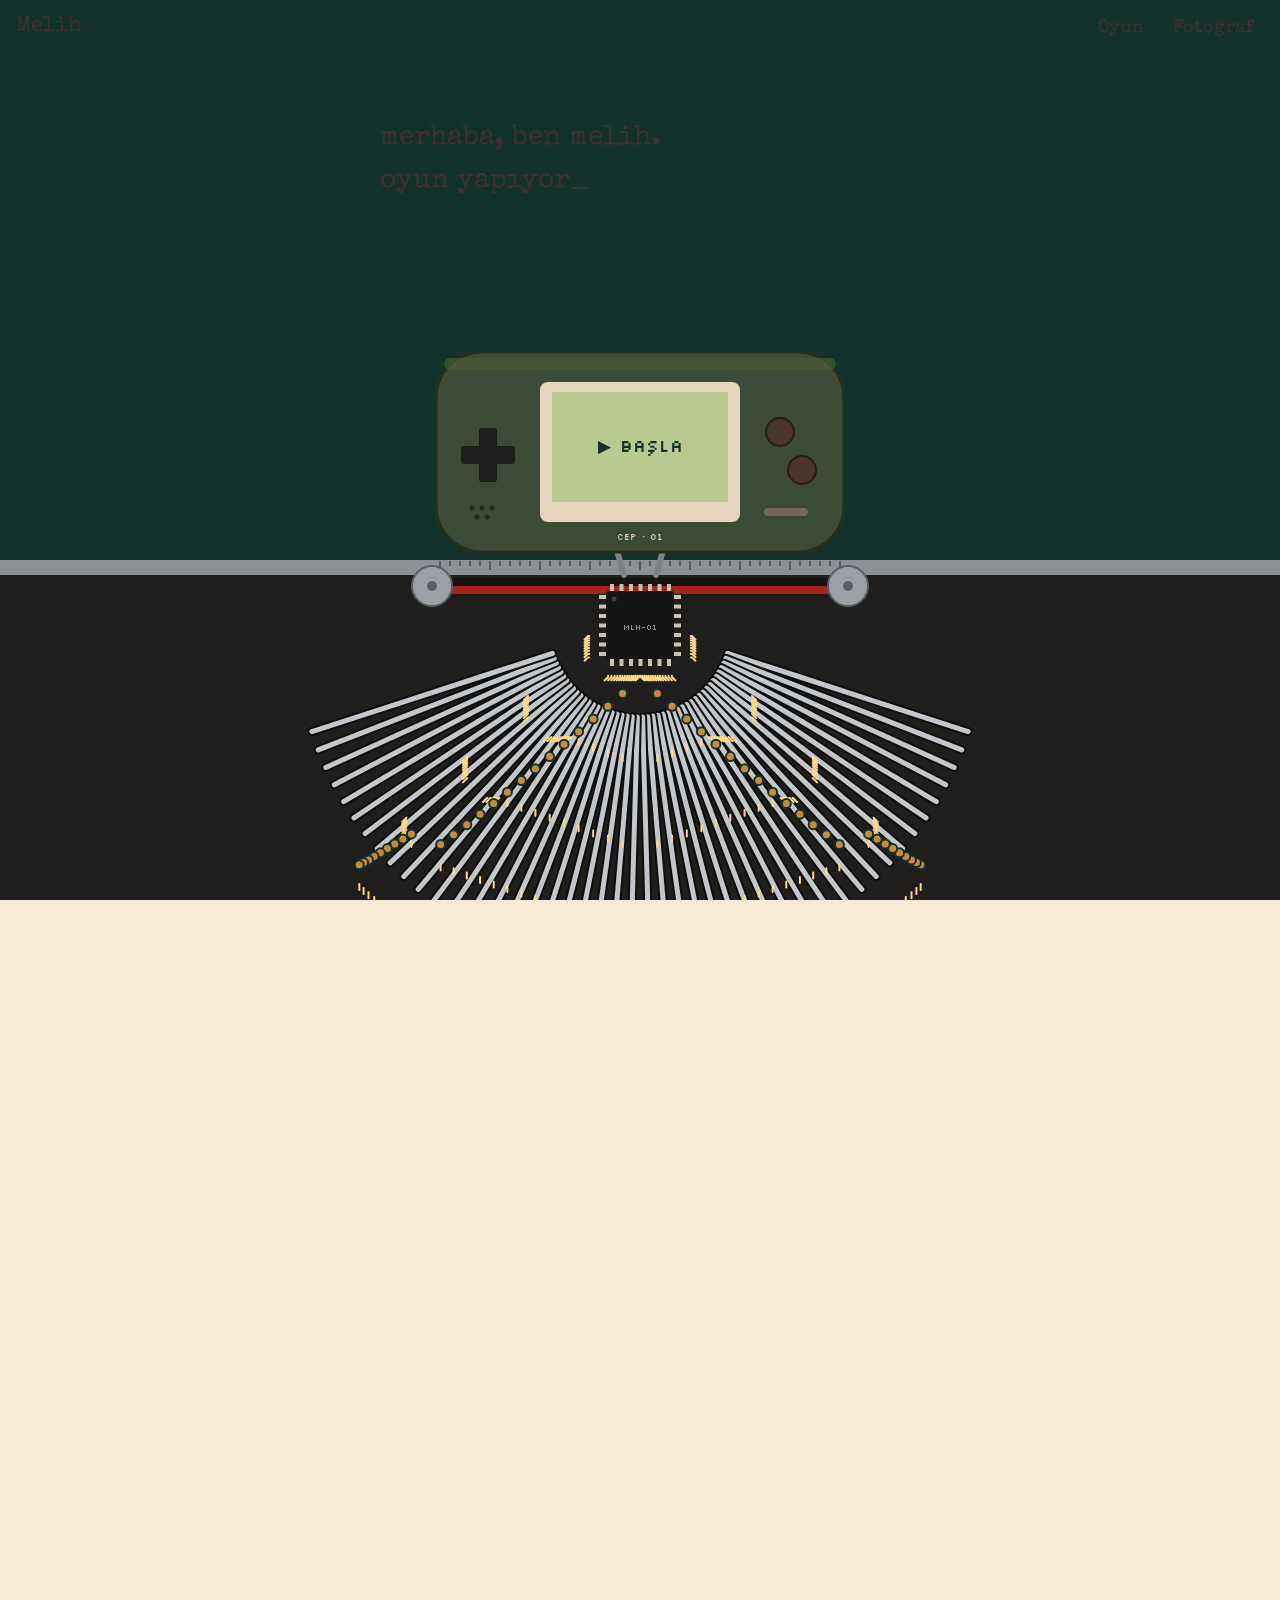
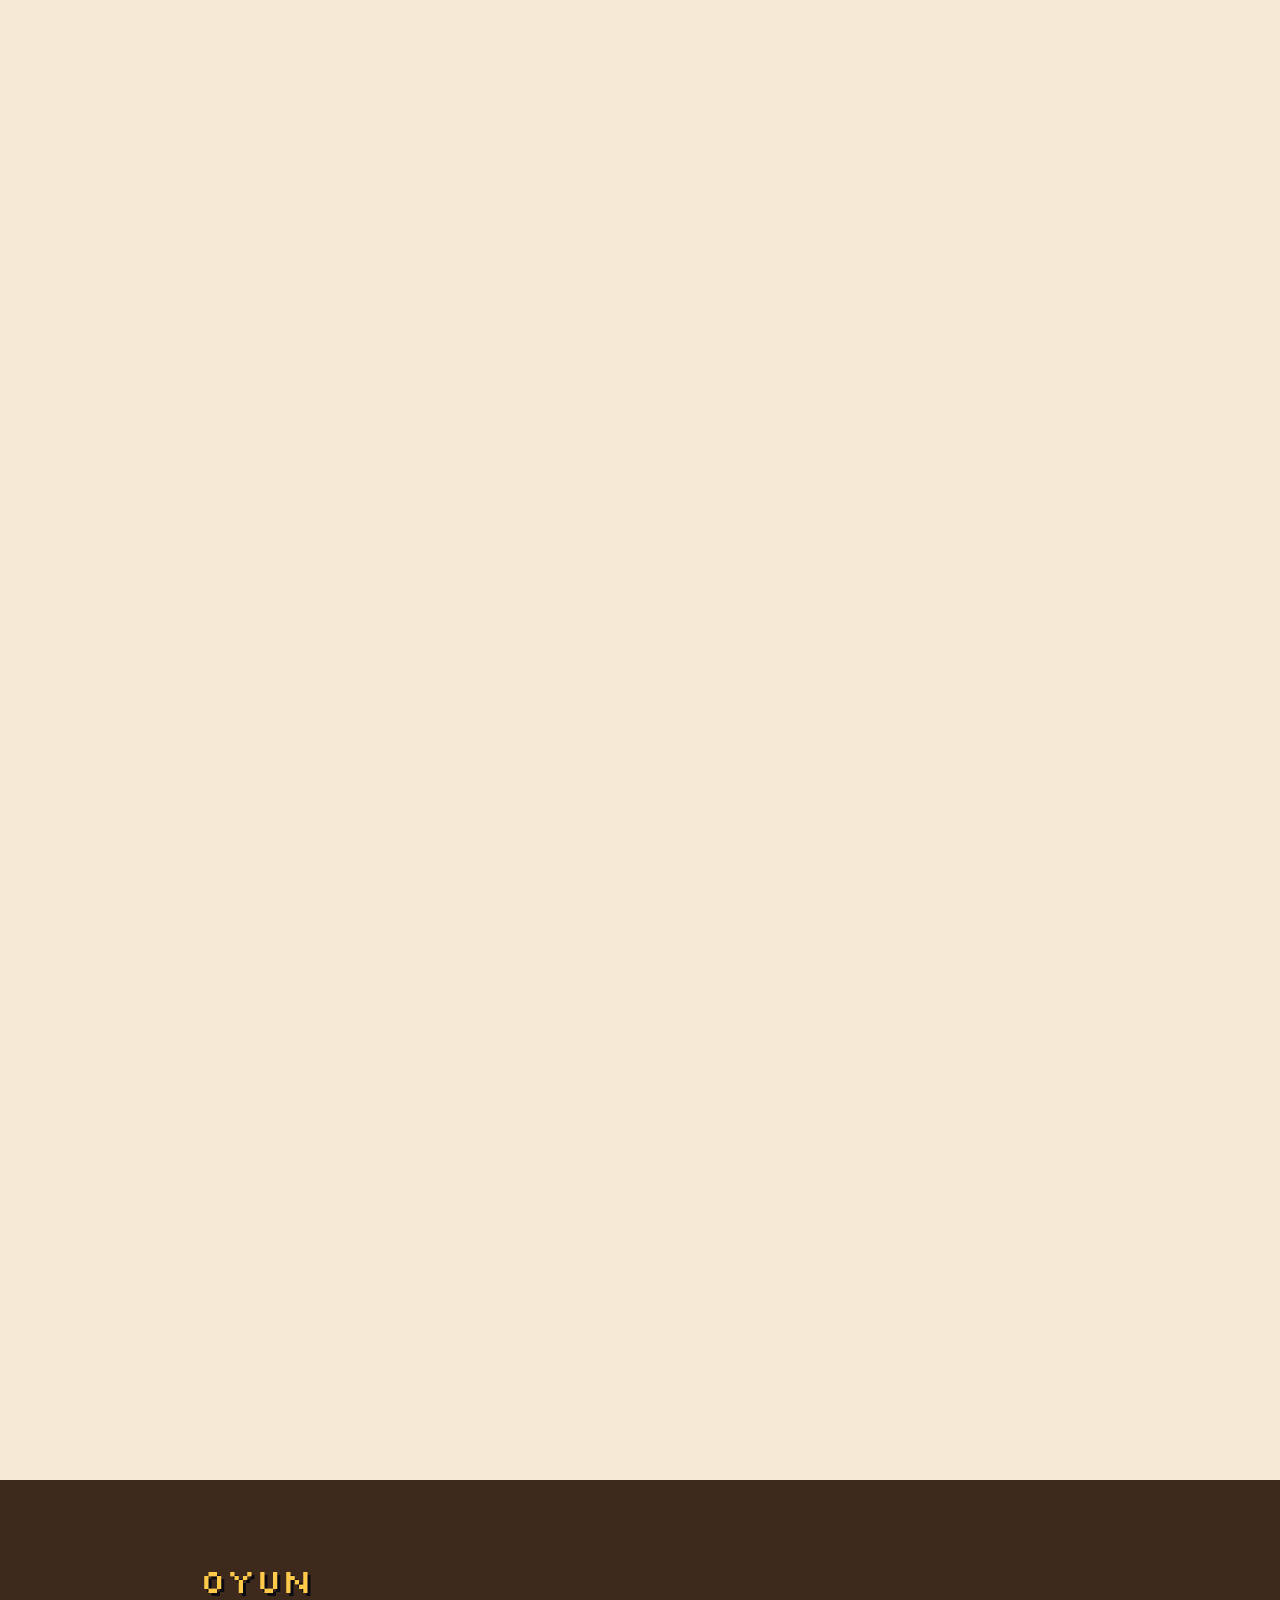
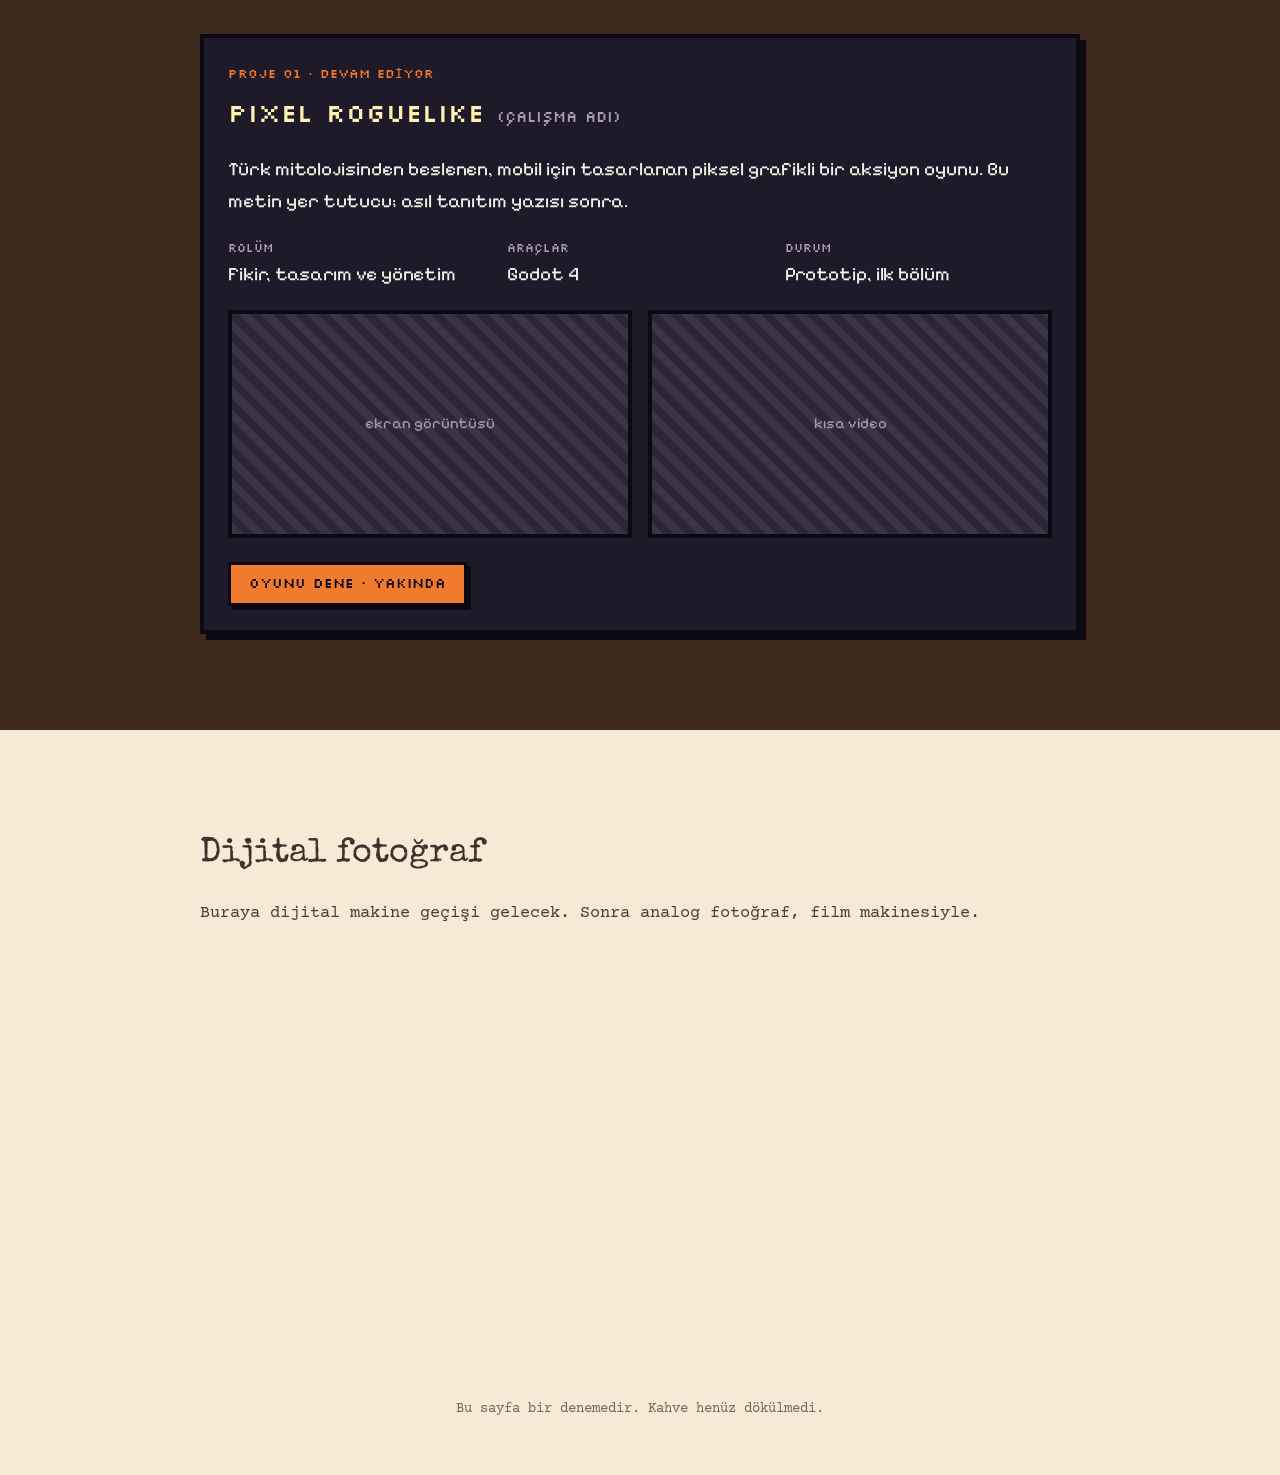
==== index.html @ 324ff70e "İlk deneme: daktilodan piksel dünyasına geçiş Daktilo girişi, devre kartı ve el konsolu geçişi, oyun" ====
<!doctype html>
<html lang="tr">
<head>
<meta charset="utf-8">
<meta name="viewport" content="width=device-width, initial-scale=1">
<title>Melih · deneme</title>
<meta name="description" content="Melih'in portfolyosu: oyun, dijital ve analog fotoğraf. Geçiş denemesi.">
<link rel="preconnect" href="https://fonts.googleapis.com">
<link rel="preconnect" href="https://fonts.gstatic.com" crossorigin>
<link href="https://fonts.googleapis.com/css2?family=Courier+Prime:wght@400;700&family=Pixelify+Sans:wght@400;600&family=Silkscreen&family=Special+Elite&display=swap" rel="stylesheet">
<link rel="stylesheet" href="css/site.css">
</head>
<body data-dunya="kagit">
<a class="atla" href="#oyun">İçeriğe geç</a>

<nav class="ust" aria-label="Ana menü">
  <a class="ad" href="#giris">Melih</a>
  <div class="baglantilar">
    <a href="#oyun">Oyun</a>
    <a href="#dijital">Fotoğraf</a>
  </div>
</nav>

<main>
<section id="giris" aria-label="Giriş">
  <div class="sahne">
    <div class="kagit-yazi">
      <h1 class="gizli">Merhaba, ben Melih. Oyun yapıyorum, fotoğraf çekiyorum.</h1>
      <p class="satir" aria-hidden="true">merhaba, ben melih.</p>
      <p class="satir" aria-hidden="true">oyun yapıyorum,</p>
      <p class="satir" aria-hidden="true">fotoğraf çekiyorum.</p>
      <p class="satir imza" aria-hidden="true">-m</p>
    </div>

    <svg class="makine" viewBox="0 0 600 900" preserveAspectRatio="xMidYMax meet" aria-hidden="true">
      <rect id="kart-zemin" x="-3000" y="-3000" width="6600" height="7000" fill="#13322B" opacity="0"/>
      <g id="sahne-g">
        <rect id="govde" x="-1200" y="574" width="3000" height="1600" fill="#1f1e1c"/>
        <g id="kollar"></g>
        <g id="akim" fill="none" stroke="#ffd98a" stroke-width="2" stroke-linecap="round" stroke-dasharray="6 80"></g>
        <g id="viyalar"></g>
        <g id="metal">
          <rect x="-1200" y="560" width="3000" height="15" fill="#8b9095"/>
          <g id="cetvel" stroke="#3a3c3f" stroke-width="1.2"></g>
          <path d="M262 498 L284 575" stroke="#7d8186" stroke-width="6" stroke-linecap="round"/>
          <path d="M338 498 L316 575" stroke="#7d8186" stroke-width="6" stroke-linecap="round"/>
          <rect x="80" y="578" width="440" height="8" fill="#151413"/>
          <rect x="80" y="586" width="440" height="8" fill="#a3241c"/>
          <circle cx="92" cy="586" r="20" fill="#9aa0a6" stroke="#5b5f64" stroke-width="2"/>
          <circle cx="92" cy="586" r="5" fill="#5b5f64"/>
          <circle cx="508" cy="586" r="20" fill="#9aa0a6" stroke="#5b5f64" stroke-width="2"/>
          <circle cx="508" cy="586" r="5" fill="#5b5f64"/>
          <path d="M280 596 L320 596 L328 642 L272 642 Z" fill="#a7acb1" stroke="#5b5f64" stroke-width="1.5"/>
        </g>
        <g id="cip" opacity="0">
          <g id="cip-bacak" fill="#c9c2b0"></g>
          <rect x="266" y="591" width="68" height="68" rx="3" fill="#151515"/>
          <circle cx="274" cy="599" r="2.5" fill="#3a3a3a"/>
          <text x="300" y="630" text-anchor="middle" font-family="Silkscreen, monospace" font-size="8" fill="#8f8a80">MLH-01</text>
        </g>
        <text id="ipucu" x="300" y="470" text-anchor="middle" font-family="Courier Prime, monospace" font-size="15" fill="#76675B">↓ kaydır ya da daktiloya dokun</text>
      </g>

      <g id="cep" opacity="0">
        <rect x="96" y="352" width="408" height="200" rx="46" fill="#3D4A38" stroke="#26301f" stroke-width="3"/>
        <rect x="104" y="358" width="392" height="12" rx="6" fill="#4F5F35" opacity=".6"/>
        <rect x="200" y="382" width="200" height="140" rx="8" fill="#E3D6BC"/>
        <rect id="ekran" x="212" y="392" width="176" height="110" fill="#b9c98f"/>
        <text id="ekran-yazi" x="300" y="452" text-anchor="middle" font-family="Silkscreen, monospace" font-size="17" fill="#13322B">▶ BAŞLA</text>
        <text x="300" y="540" text-anchor="middle" font-family="Silkscreen, monospace" font-size="9" fill="#D9CCB2">CEP · 01</text>
        <rect x="139" y="428" width="18" height="54" rx="3" fill="#1f1e1c"/>
        <rect x="121" y="446" width="54" height="18" rx="3" fill="#1f1e1c"/>
        <circle cx="440" cy="432" r="14" fill="#4A342E" stroke="#2a1d19" stroke-width="2"/>
        <circle cx="462" cy="470" r="14" fill="#4A342E" stroke="#2a1d19" stroke-width="2"/>
        <g fill="#26301f">
          <circle cx="132" cy="508" r="2.5"/><circle cx="142" cy="508" r="2.5"/><circle cx="152" cy="508" r="2.5"/>
          <circle cx="137" cy="517" r="2.5"/><circle cx="147" cy="517" r="2.5"/>
        </g>
        <rect x="424" y="508" width="44" height="8" rx="4" fill="#76675B"/>
      </g>
    </svg>

    <button class="makine-btn" type="button" aria-label="Daktiloya dokun, oyun bölümüne geç"></button>

    <div id="dunya" aria-hidden="true">
      <canvas width="160" height="90"></canvas>
      <p class="dunya-baslik">OYUN</p>
    </div>
  </div>
</section>

<section id="oyun" aria-labelledby="oyun-baslik">
  <canvas class="sade-manzara" width="160" height="90" aria-hidden="true"></canvas>
  <div class="icerik">
    <h2 id="oyun-baslik">Oyun</h2>
    <article class="pano">
      <p class="ust-etiket">Proje 01 · devam ediyor</p>
      <h3><span lang="en" class="ad-en">Pixel roguelike</span> <span>(çalışma adı)</span></h3>
      <p>Türk mitolojisinden beslenen, mobil için tasarlanan piksel grafikli bir aksiyon oyunu. Bu metin yer tutucu; asıl tanıtım yazısı sonra.</p>
      <dl>
        <div><dt>Rolüm</dt><dd>Fikir, tasarım ve yönetim</dd></div>
        <div><dt>Araçlar</dt><dd>Godot 4</dd></div>
        <div><dt>Durum</dt><dd>Prototip, ilk bölüm</dd></div>
      </dl>
      <div class="ekranlar">
        <div>ekran görüntüsü</div>
        <div>kısa video</div>
      </div>
      <a class="piksel-dugme" href="#oyun">Oyunu dene · yakında</a>
    </article>
  </div>
</section>

<section id="dijital" aria-labelledby="dijital-baslik">
  <div class="icerik">
    <h2 id="dijital-baslik">Dijital fotoğraf</h2>
    <p>Buraya dijital makine geçişi gelecek. Sonra analog fotoğraf, film makinesiyle.</p>
  </div>
</section>
</main>

<footer class="alt">
  <p>Bu sayfa bir denemedir. Kahve henüz dökülmedi.</p>
</footer>

<script src="js/gecis.js"></script>
</body>
</html>
---- css/site.css ----
:root {
  --kagit: #F5EAD5;
  --kagit-golge: #D9CCB2;
  --baslik: #40312F;      /* Coffee Bean */
  --metin: #483F39;       /* Turkish Coffee */
  --damga: #4A342E;       /* Chicory Coffee */
  --orman: #13322B;       /* Pantone 627 C */
  --kokNar: #36492E;      /* Douglas Fir */
  --woodland: #3D4A38;    /* IWC Woodland (yaklaşık) */
  --soluk: #76675B;

  /* oyun paleti */
  --o-kontur: #0b0a12;
  --o-gece: #1e1a2a;
  --o-toprak-koyu: #3e2a1c;
  --o-kemik: #f4f1e8;
  --o-turuncu: #f07a2e;
  --o-altin: #ffc94a;
  --o-kivilcim: #fff1b0;
}

* { box-sizing: border-box; }
html, body { margin: 0; }
body {
  background: var(--kagit);
  color: var(--metin);
  font-family: 'Courier Prime', monospace;
  font-size: 17px;
  line-height: 1.7;
}

.gizli {
  position: absolute; width: 1px; height: 1px; overflow: hidden;
  clip: rect(0 0 0 0); white-space: nowrap;
}
.atla {
  position: absolute; left: 16px; top: -60px; z-index: 50;
  background: var(--orman); color: var(--kagit); padding: 10px 14px;
}
.atla:focus { top: 8px; }
:focus-visible { outline: 3px solid var(--kokNar); outline-offset: 3px; }

/* üst menü */
.ust {
  position: fixed; top: 0; left: 0; right: 0; z-index: 20;
  display: flex; justify-content: space-between; align-items: center;
  padding: 6px 16px; transition: background .4s, color .4s;
}
.ust a {
  display: inline-flex; align-items: center; min-height: 44px; padding: 0 10px;
  color: var(--baslik); text-decoration: none;
  font-family: 'Special Elite', monospace; font-size: 18px;
}
.ust .ad { font-size: 22px; padding-left: 0; }
.ust a:hover { text-decoration: underline; text-underline-offset: 4px; }
body[data-dunya="devre"] .ust a { color: var(--kagit); }
body[data-dunya="piksel"] .ust { background: rgba(30, 26, 42, .82); }
/* Silkscreen yalnız büyük harf çiziyor; Türkçe büyük harfe çevir (lang="tr" ile i → İ) */
body[data-dunya="piksel"] .ust a, .ust-etiket, .pano h3, .pano dt, #oyun h2, .piksel-dugme, .dunya-baslik { text-transform: uppercase; }
body[data-dunya="piksel"] .ust a {
  font-family: 'Silkscreen', monospace; font-size: 14px; color: var(--o-kivilcim);
}

/* giriş */
#giris { position: relative; height: 520vh; }
.sahne {
  position: sticky; top: 0; height: 100vh; height: 100svh; overflow: hidden;
  background: var(--kagit) url(../gorseller/kagit.webp) center / cover;
}
.kagit-yazi {
  position: absolute; left: 50%; top: 13vh; z-index: 2;
  width: min(520px, 86vw); transform: translateX(-50%);
  font-family: 'Special Elite', monospace; color: var(--baslik);
  font-size: clamp(20px, 3vw, 28px); line-height: 1.55;
}
.kagit-yazi p { margin: 0; min-height: 1.55em; }
.kagit-yazi .imza { padding-left: 45%; }
.imlec::after {
  content: ''; display: inline-block; width: .55em; height: 2px; margin-left: 2px;
  background: currentColor; vertical-align: -2px; animation: yanip 1s steps(1) infinite;
}
@keyframes yanip { 50% { opacity: 0; } }

.makine { position: absolute; inset: 0; width: 100%; height: 100%; overflow: visible; z-index: 1; }
.makine-btn {
  position: absolute; left: 0; right: 0; bottom: 0; height: 36%; z-index: 3;
  background: none; border: 0; cursor: pointer;
}

#dunya {
  position: absolute; inset: 0; z-index: 4; opacity: 0; pointer-events: none;
  clip-path: inset(50% 50% 50% 50%);
}
#dunya canvas, .sade-manzara {
  display: block; width: 100%; height: 100%; object-fit: cover; image-rendering: pixelated;
}
.dunya-baslik {
  position: absolute; left: 0; right: 0; bottom: 10vh; margin: 0; text-align: center;
  font-family: 'Silkscreen', monospace; font-size: clamp(32px, 7vw, 64px);
  color: var(--o-kivilcim); text-shadow: 4px 4px 0 var(--o-kontur); opacity: 0;
}

/* oyun bölümü */
#oyun {
  background: var(--o-toprak-koyu); color: var(--o-kemik);
  font-family: 'Pixelify Sans', monospace; font-size: 19px;
  padding: 72px 16px 96px;
}
.sade-manzara { display: none; }
.icerik { max-width: 880px; margin: 0 auto; }
#oyun h2 {
  font-family: 'Silkscreen', monospace; font-weight: 400; font-size: 34px;
  color: var(--o-altin); margin: 0 0 24px; text-shadow: 3px 3px 0 var(--o-kontur);
}
.pano {
  background: var(--o-gece); border: 4px solid var(--o-kontur);
  box-shadow: 6px 6px 0 var(--o-kontur); padding: 24px;
}
.ust-etiket { margin: 0; font-family: 'Silkscreen', monospace; font-size: 13px; color: var(--o-turuncu); }
.pano h3 { font-family: 'Silkscreen', monospace; font-weight: 400; font-size: 26px; margin: 6px 0 12px; color: var(--o-kivilcim); }
.pano h3 span { font-size: 15px; color: #a79fae; }
.pano h3 .ad-en { font-size: inherit; color: inherit; }
.pano dl { display: grid; grid-template-columns: repeat(auto-fit, minmax(180px, 1fr)); gap: 12px; margin: 20px 0; }
.pano dt { font-family: 'Silkscreen', monospace; font-size: 12px; color: #a79fae; }
.pano dd { margin: 0; }
.ekranlar { display: grid; grid-template-columns: repeat(auto-fit, minmax(240px, 1fr)); gap: 16px; margin: 20px 0 24px; }
.ekranlar div {
  aspect-ratio: 16 / 9; display: grid; place-items: center;
  border: 4px solid var(--o-kontur); color: #a79fae; font-size: 15px;
  background: repeating-linear-gradient(45deg, #3b3346 0 8px, #2c2638 8px 16px);
}
.piksel-dugme {
  display: inline-flex; align-items: center; min-height: 44px; padding: 0 18px;
  background: var(--o-turuncu); color: var(--o-kontur); text-decoration: none;
  font-family: 'Silkscreen', monospace; font-size: 14px;
  border: 3px solid var(--o-kontur); box-shadow: 4px 4px 0 var(--o-kontur);
}
.piksel-dugme:active { transform: translate(2px, 2px); box-shadow: 2px 2px 0 var(--o-kontur); }

/* dijital (taslak) */
#dijital { padding: 96px 16px; min-height: 70vh; }
#dijital h2 { font-family: 'Special Elite', monospace; font-weight: 400; color: var(--baslik); font-size: 34px; margin: 0 0 12px; }

.alt { padding: 24px 16px 40px; text-align: center; color: var(--soluk); font-size: 14px; }

/* hareket istemeyenler için: geçiş yok, içerik doğrudan */
html.sade #giris { height: auto; }
html.sade .sahne { position: relative; height: 100vh; }
html.sade #dunya { display: none; }
html.sade .sade-manzara { display: block; height: 40vh; margin: -72px -16px 48px; width: calc(100% + 32px); }
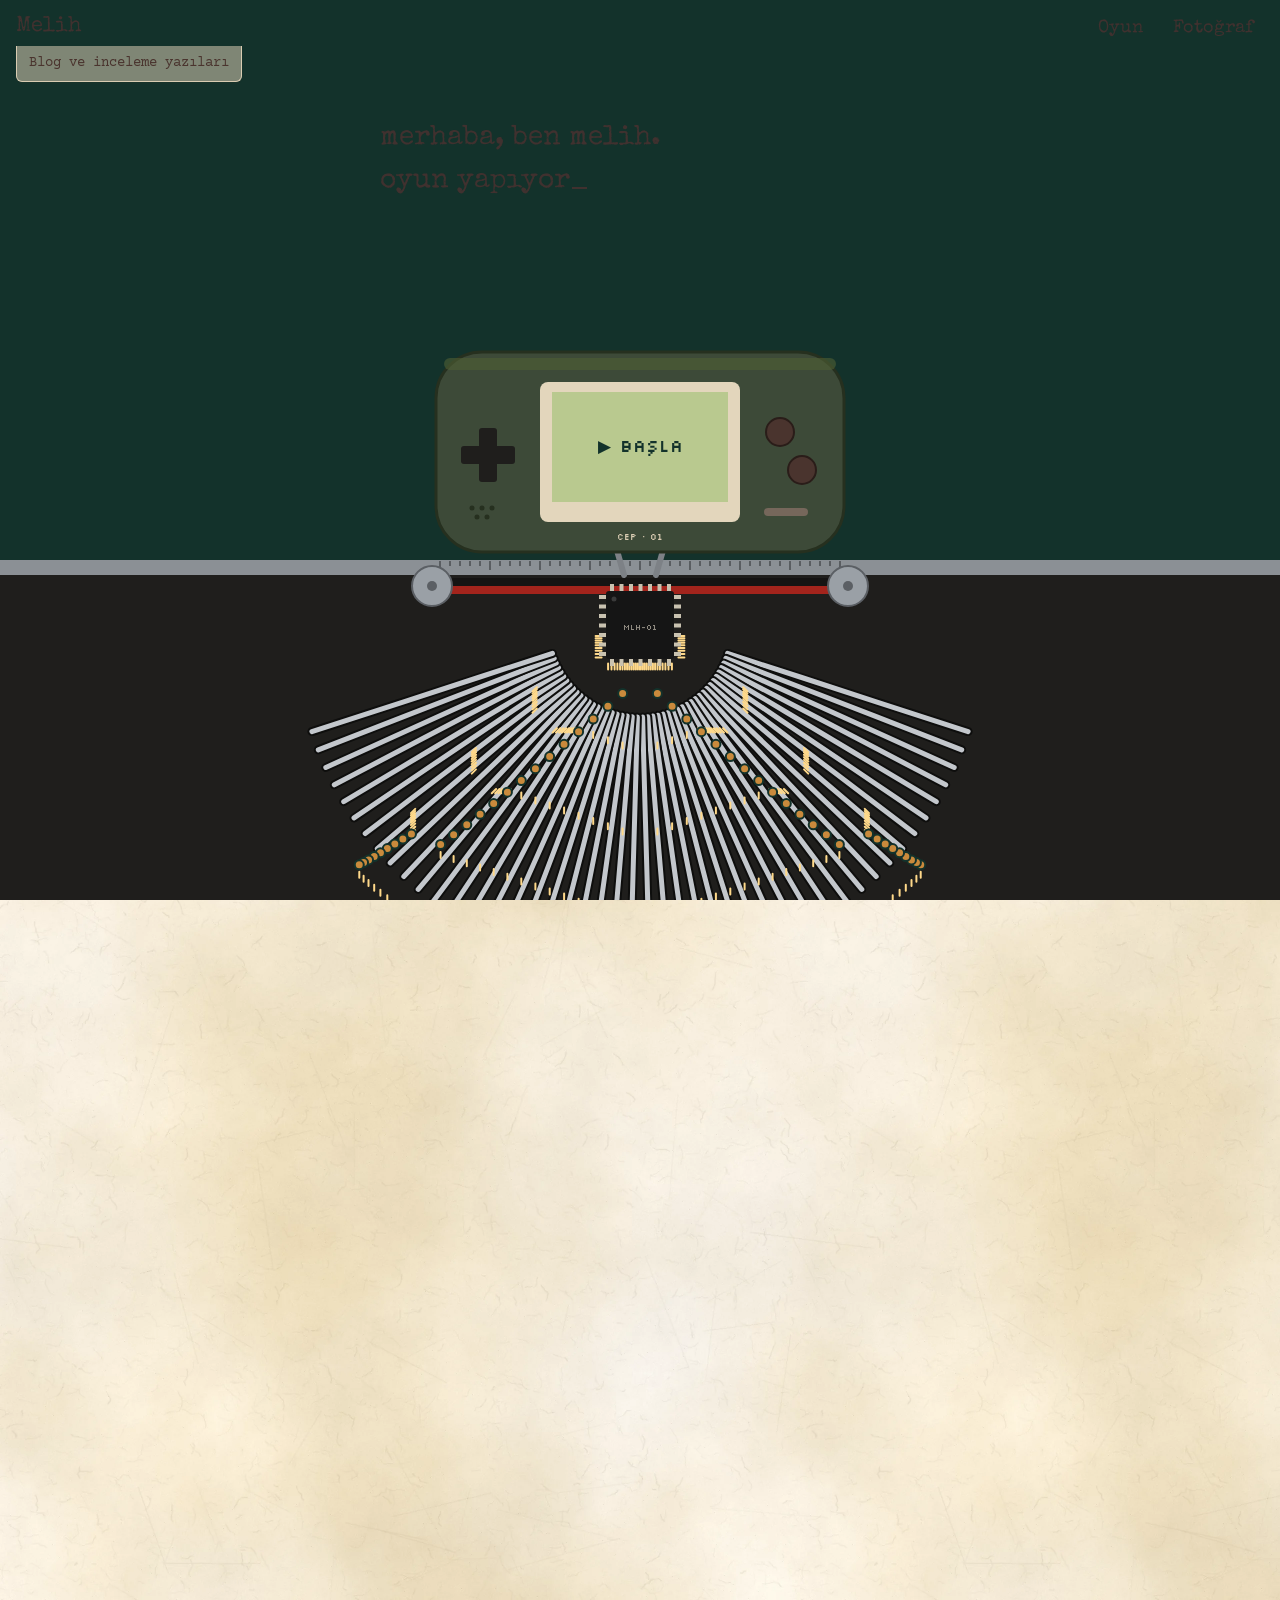
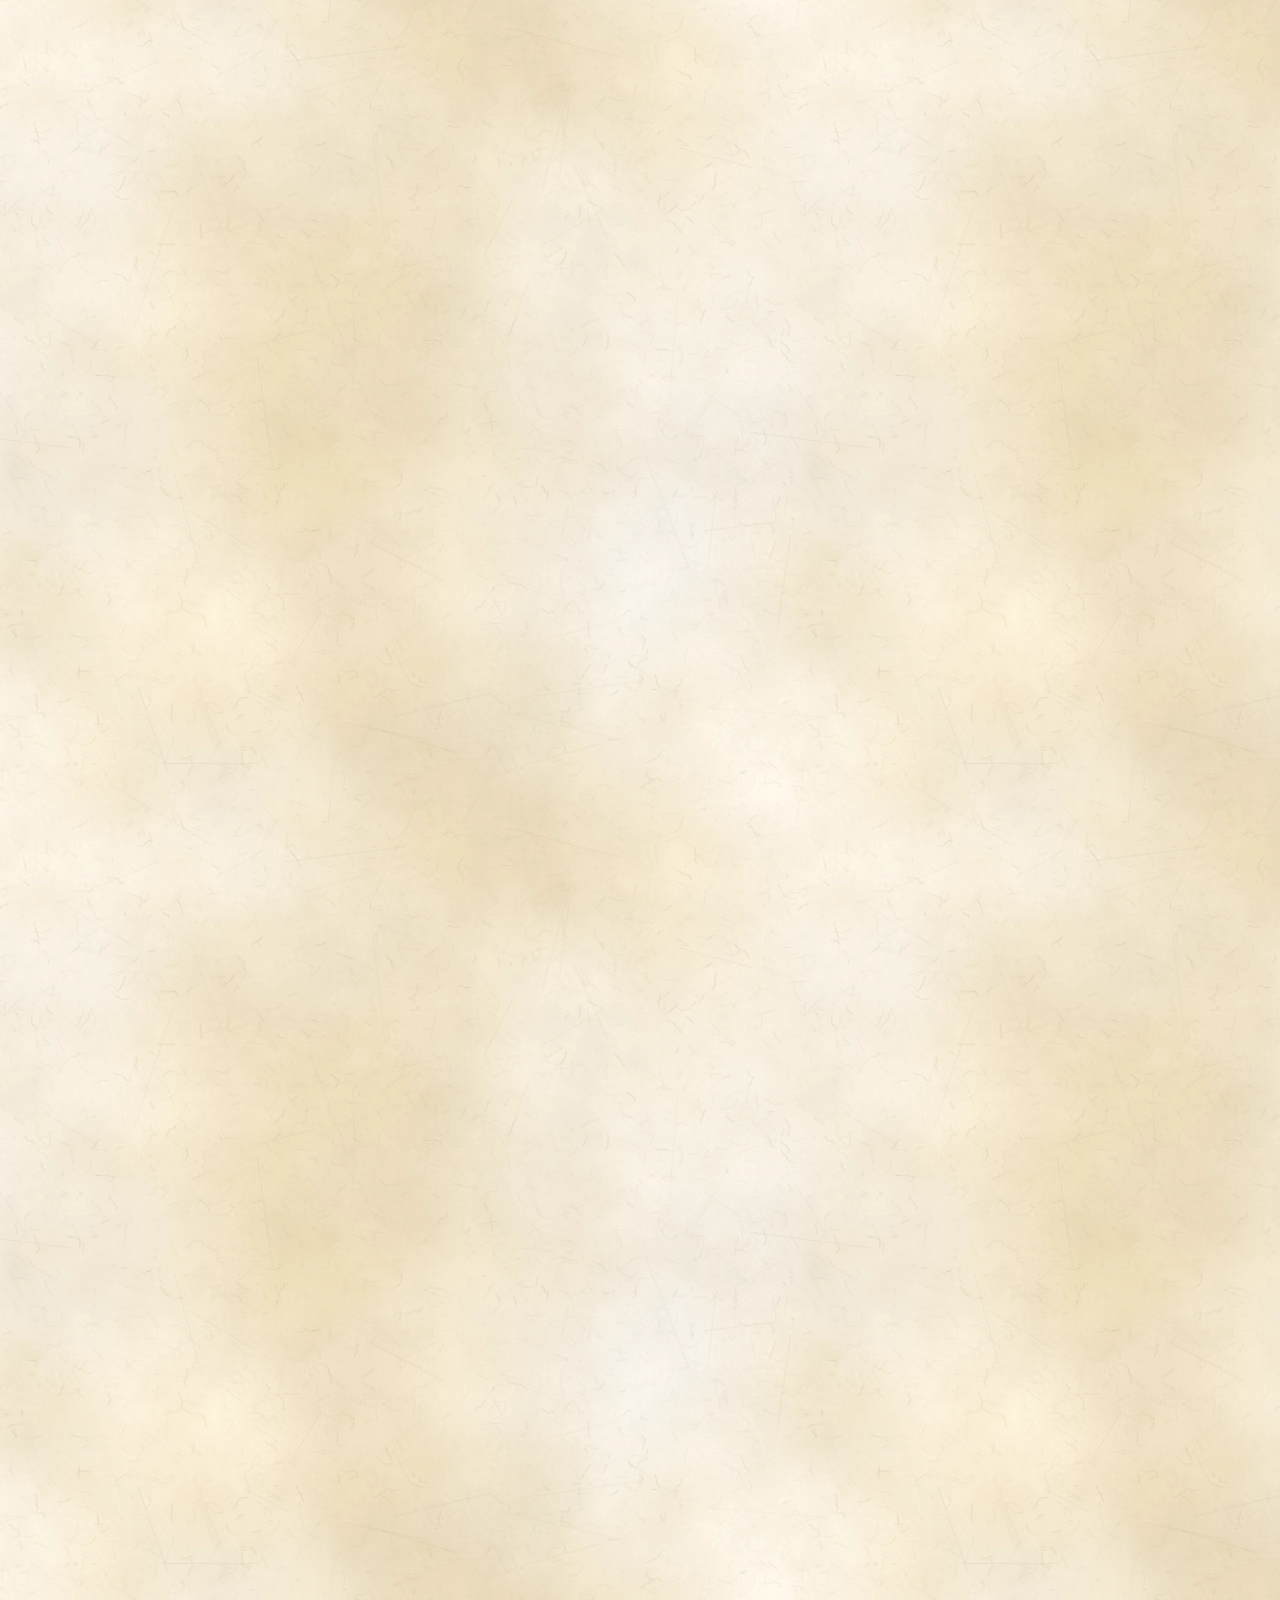
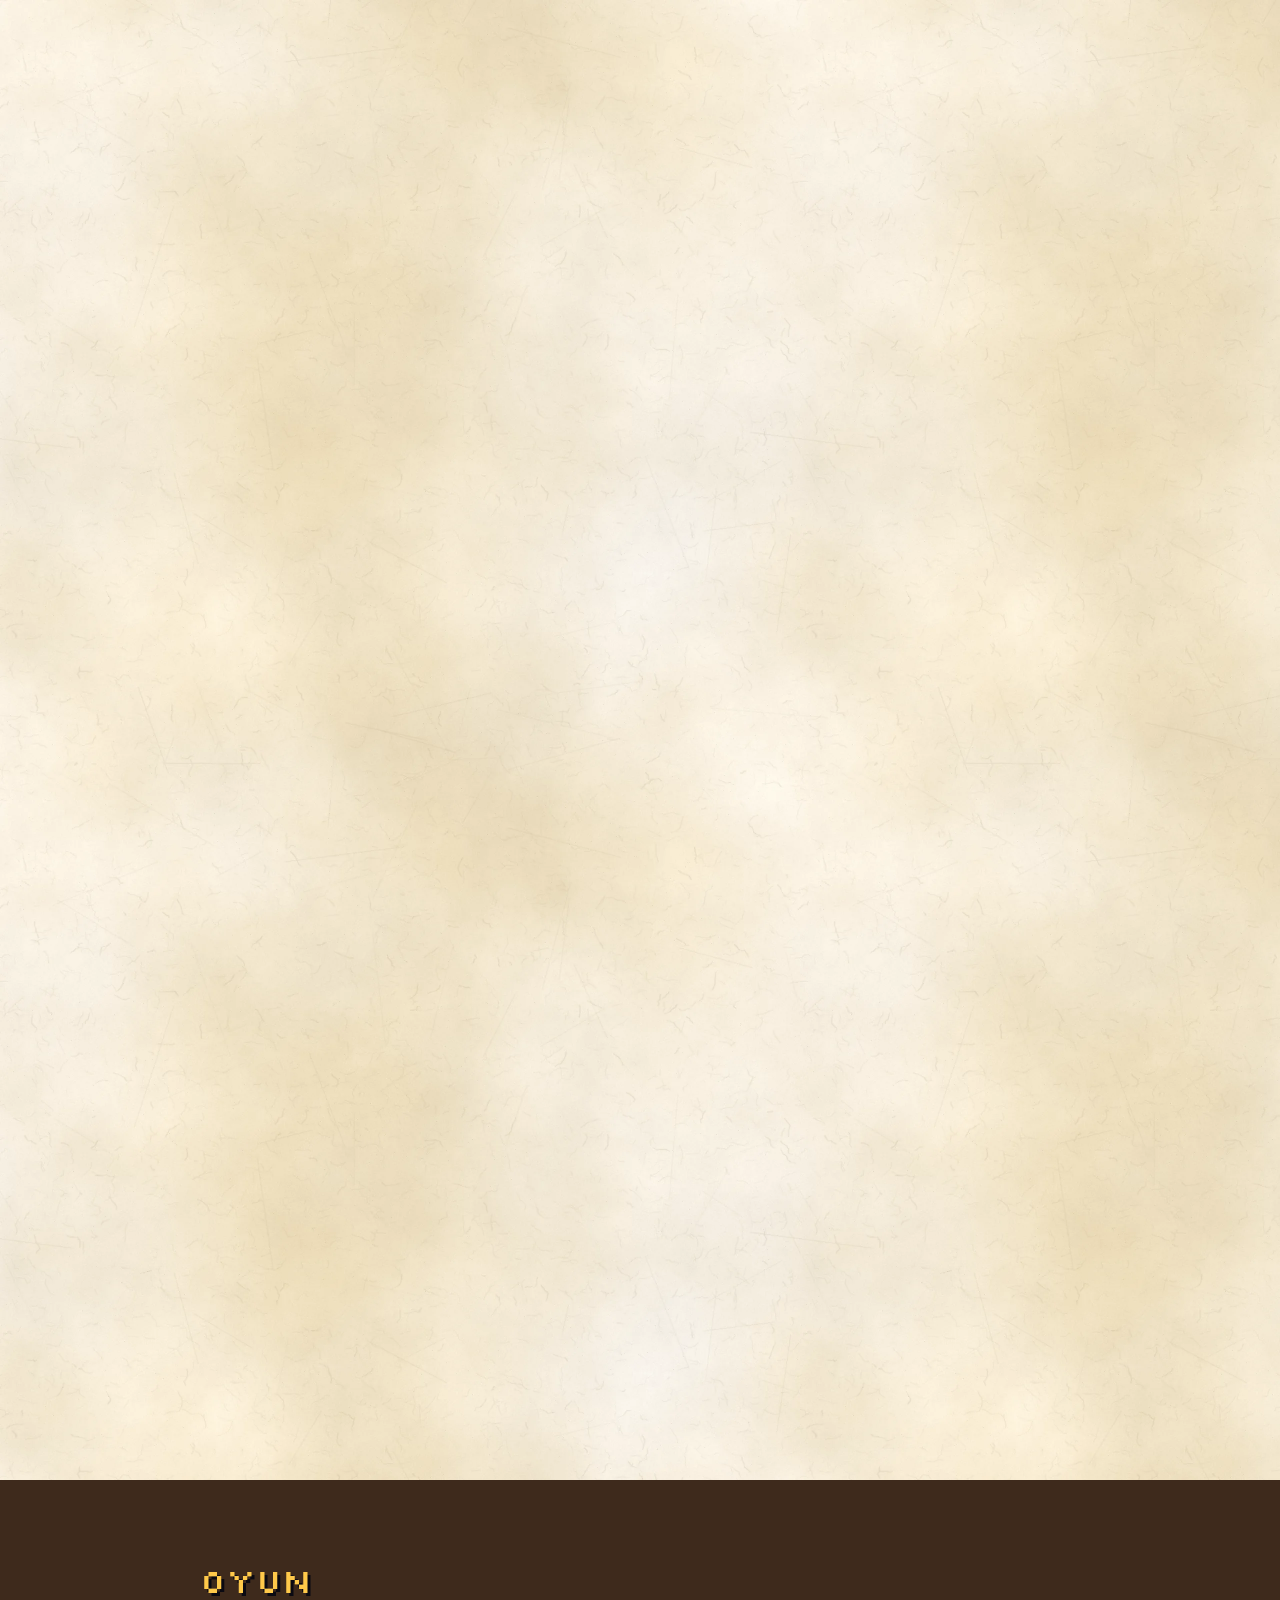
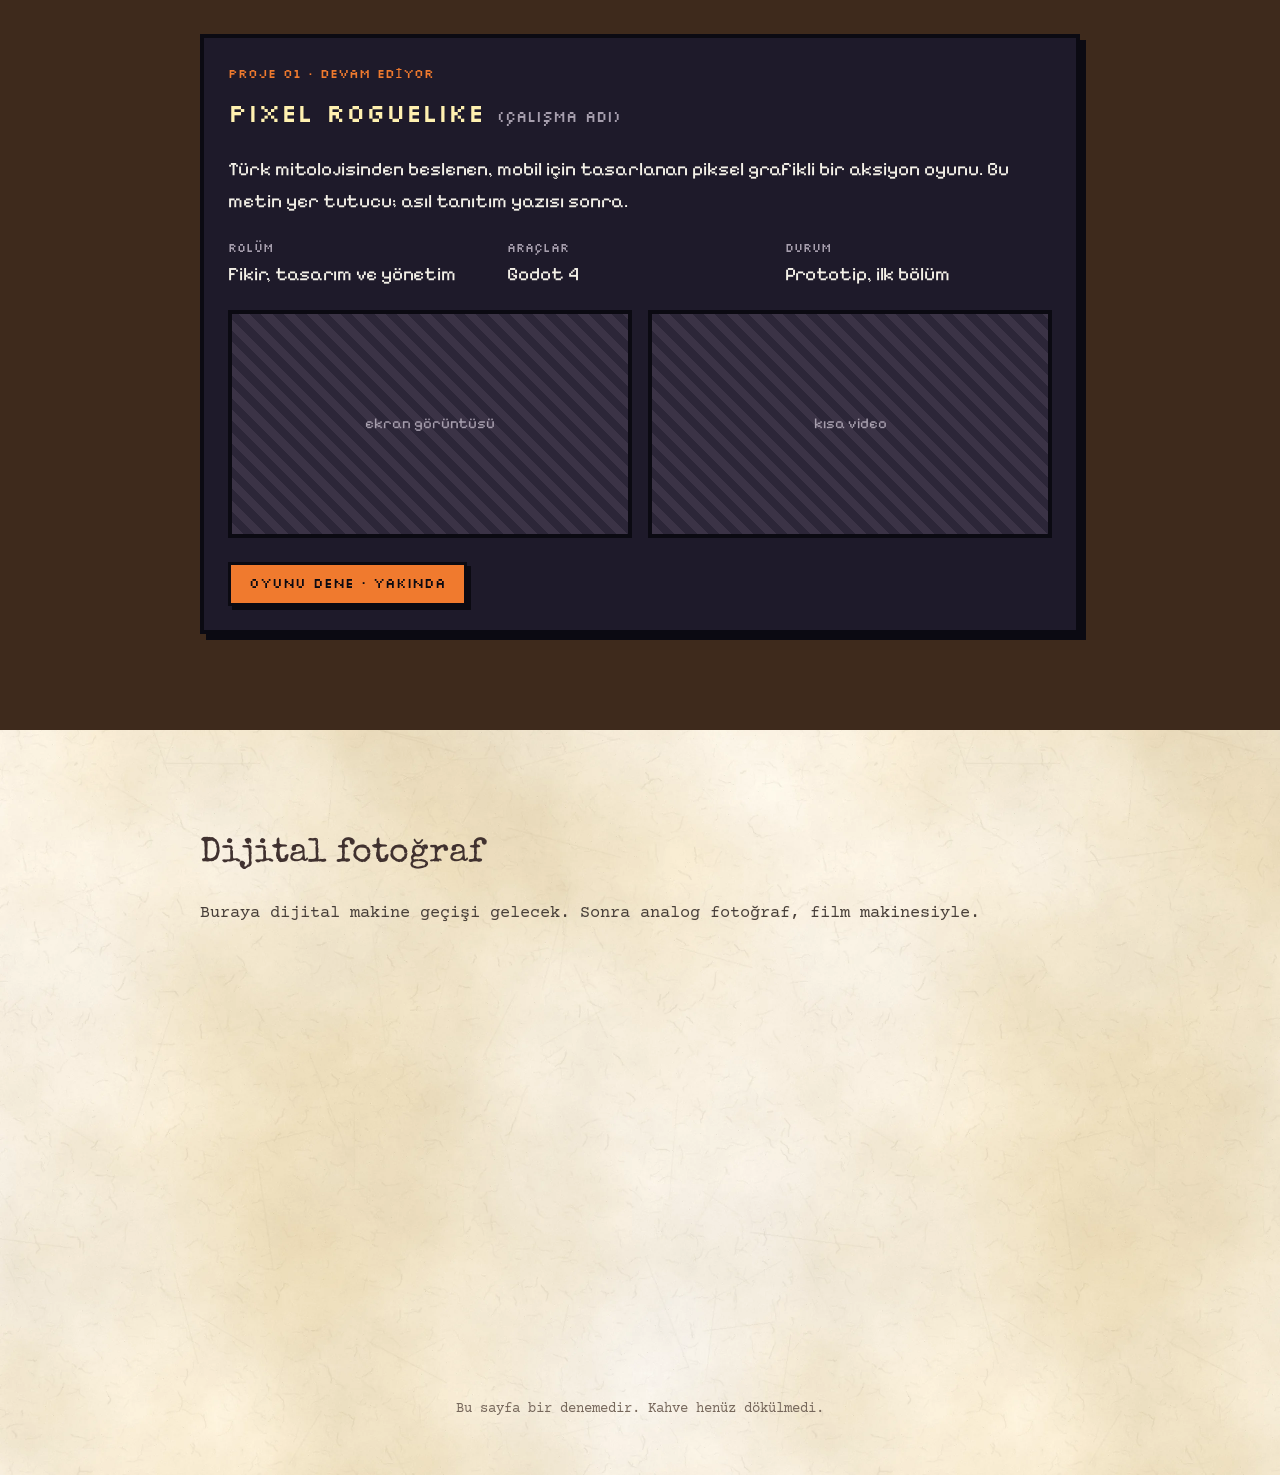
==== commit 97cc8110: "Blog ve inceleme yazıları sekmesi ve Yazılar sayfası Girişte adın altında asılı bir dosya sekmesi; k" ====
--- a/index.html
+++ b/index.html
@@ -14,7 +14,10 @@
 <a class="atla" href="#oyun">İçeriğe geç</a>
 
 <nav class="ust" aria-label="Ana menü">
-  <a class="ad" href="#giris">Melih</a>
+  <div class="ad-kutu">
+    <a class="ad" href="#giris">Melih</a>
+    <a class="sekme" href="yazilar.html">Blog ve inceleme yazıları</a>
+  </div>
   <div class="baglantilar">
     <a href="#oyun">Oyun</a>
     <a href="#dijital">Fotoğraf</a>
--- a/css/site.css
+++ b/css/site.css
@@ -22,7 +22,8 @@
 * { box-sizing: border-box; }
 html, body { margin: 0; }
 body {
-  background: var(--kagit);
+  /* döşenebilir doku: 1600 px görsel 800 px'e oturur, yüksek yoğunluklu ekranda da keskin */
+  background: var(--kagit) url(../gorseller/kagit-yeni.webp) 0 0 / 800px repeat;
   color: var(--metin);
   font-family: 'Courier Prime', monospace;
   font-size: 17px;
@@ -52,6 +53,19 @@
   font-family: 'Special Elite', monospace; font-size: 18px;
 }
 .ust .ad { font-size: 22px; padding-left: 0; }
+.ust { align-items: flex-start; }
+.ad-kutu { display: flex; flex-direction: column; align-items: flex-start; }
+/* adın altında asılı duran dosya sekmesi */
+.ust .sekme {
+  min-height: 36px; margin-top: -4px; padding: 0 12px;
+  font-family: 'Courier Prime', monospace; font-size: 14px; color: var(--damga);
+  background: rgba(217, 204, 178, .55); border: 1px solid var(--kagit-golge); border-top: 0;
+  border-radius: 0 0 6px 6px; box-shadow: 0 2px 0 rgba(64, 49, 47, .08);
+  transition: opacity .3s, transform .3s;
+}
+.ust .sekme:hover { background: rgba(217, 204, 178, .85); }
+/* sekme yalnız kâğıt dünyasında; devre ve piksel dünyasında çekilir */
+body:not([data-dunya="kagit"]) .ust .sekme { opacity: 0; transform: translateY(-8px); pointer-events: none; }
 .ust a:hover { text-decoration: underline; text-underline-offset: 4px; }
 body[data-dunya="devre"] .ust a { color: var(--kagit); }
 body[data-dunya="piksel"] .ust { background: rgba(30, 26, 42, .82); }
@@ -65,7 +79,7 @@
 #giris { position: relative; height: 520vh; }
 .sahne {
   position: sticky; top: 0; height: 100vh; height: 100svh; overflow: hidden;
-  background: var(--kagit) url(../gorseller/kagit.webp) center / cover;
+  background: var(--kagit) url(../gorseller/kagit-yeni.webp) 0 0 / 800px repeat;
 }
 .kagit-yazi {
   position: absolute; left: 50%; top: 13vh; z-index: 2;
@@ -148,3 +162,20 @@
 html.sade .sahne { position: relative; height: 100vh; }
 html.sade #dunya { display: none; }
 html.sade .sade-manzara { display: block; height: 40vh; margin: -72px -16px 48px; width: calc(100% + 32px); }
+
+/* yazılar sayfası */
+.yazilar { max-width: 760px; margin: 0 auto; padding: 130px 16px 64px; }
+.yazilar h1 { font-family: 'Special Elite', monospace; font-weight: 400; color: var(--baslik); font-size: clamp(34px, 6vw, 48px); margin: 0 0 4px; }
+.alt-baslik { margin: 0 0 40px; color: var(--soluk); }
+.yazi-listesi { list-style: none; margin: 0; padding: 0; border-top: 1px dashed var(--kagit-golge); }
+.yazi a {
+  display: grid; grid-template-columns: 1fr auto; gap: 2px 16px; padding: 16px 0;
+  border-bottom: 1px dashed var(--kagit-golge); color: var(--metin); text-decoration: none;
+}
+.yazi a:hover .yazi-baslik { text-decoration: underline; text-underline-offset: 4px; }
+.yazi-tur { grid-column: 1 / -1; font-size: 13px; color: var(--kokNar); text-transform: uppercase; letter-spacing: .08em; }
+.yazi-baslik { font-family: 'Special Elite', monospace; font-size: 22px; color: var(--baslik); }
+.yazi time { color: var(--soluk); font-size: 14px; align-self: end; }
+.yazi-listesi:not(:empty) + .bos { display: none; }
+.bos { color: var(--soluk); font-style: italic; }
+.alt a { color: var(--damga); }
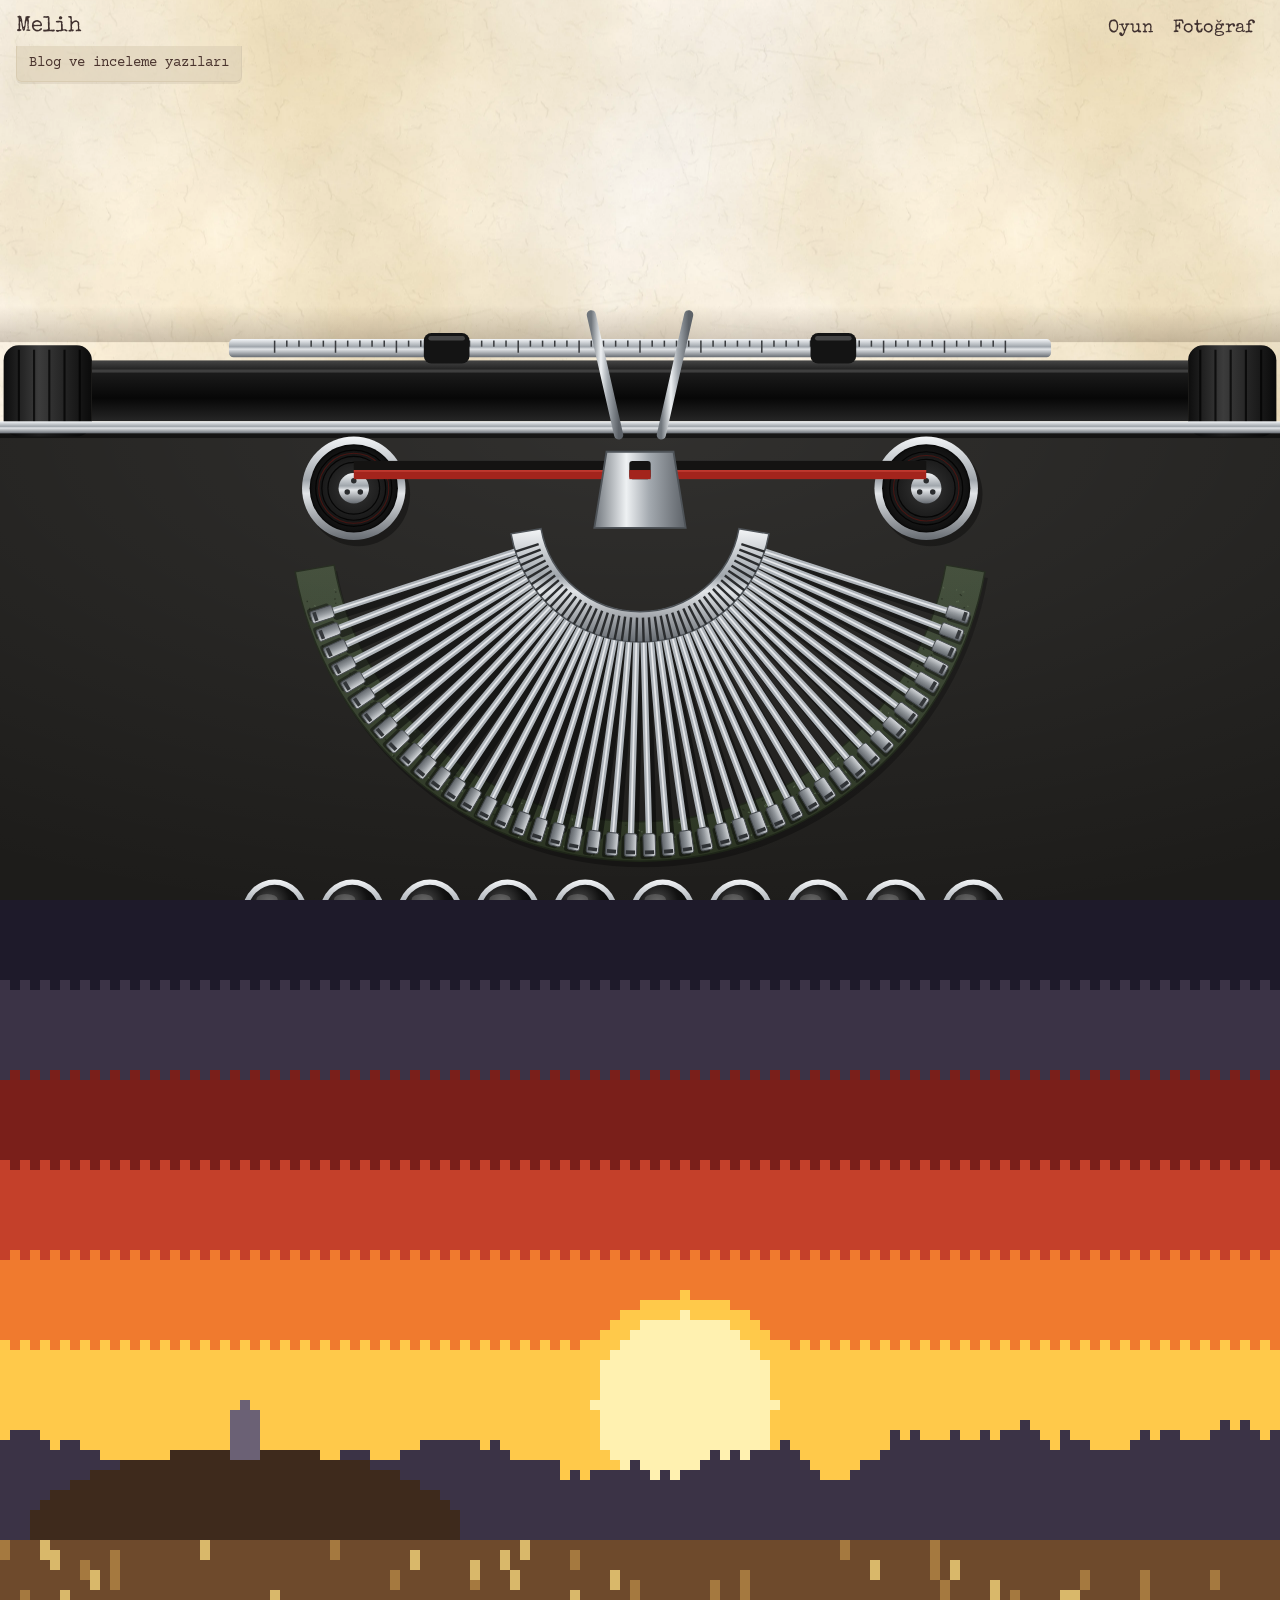
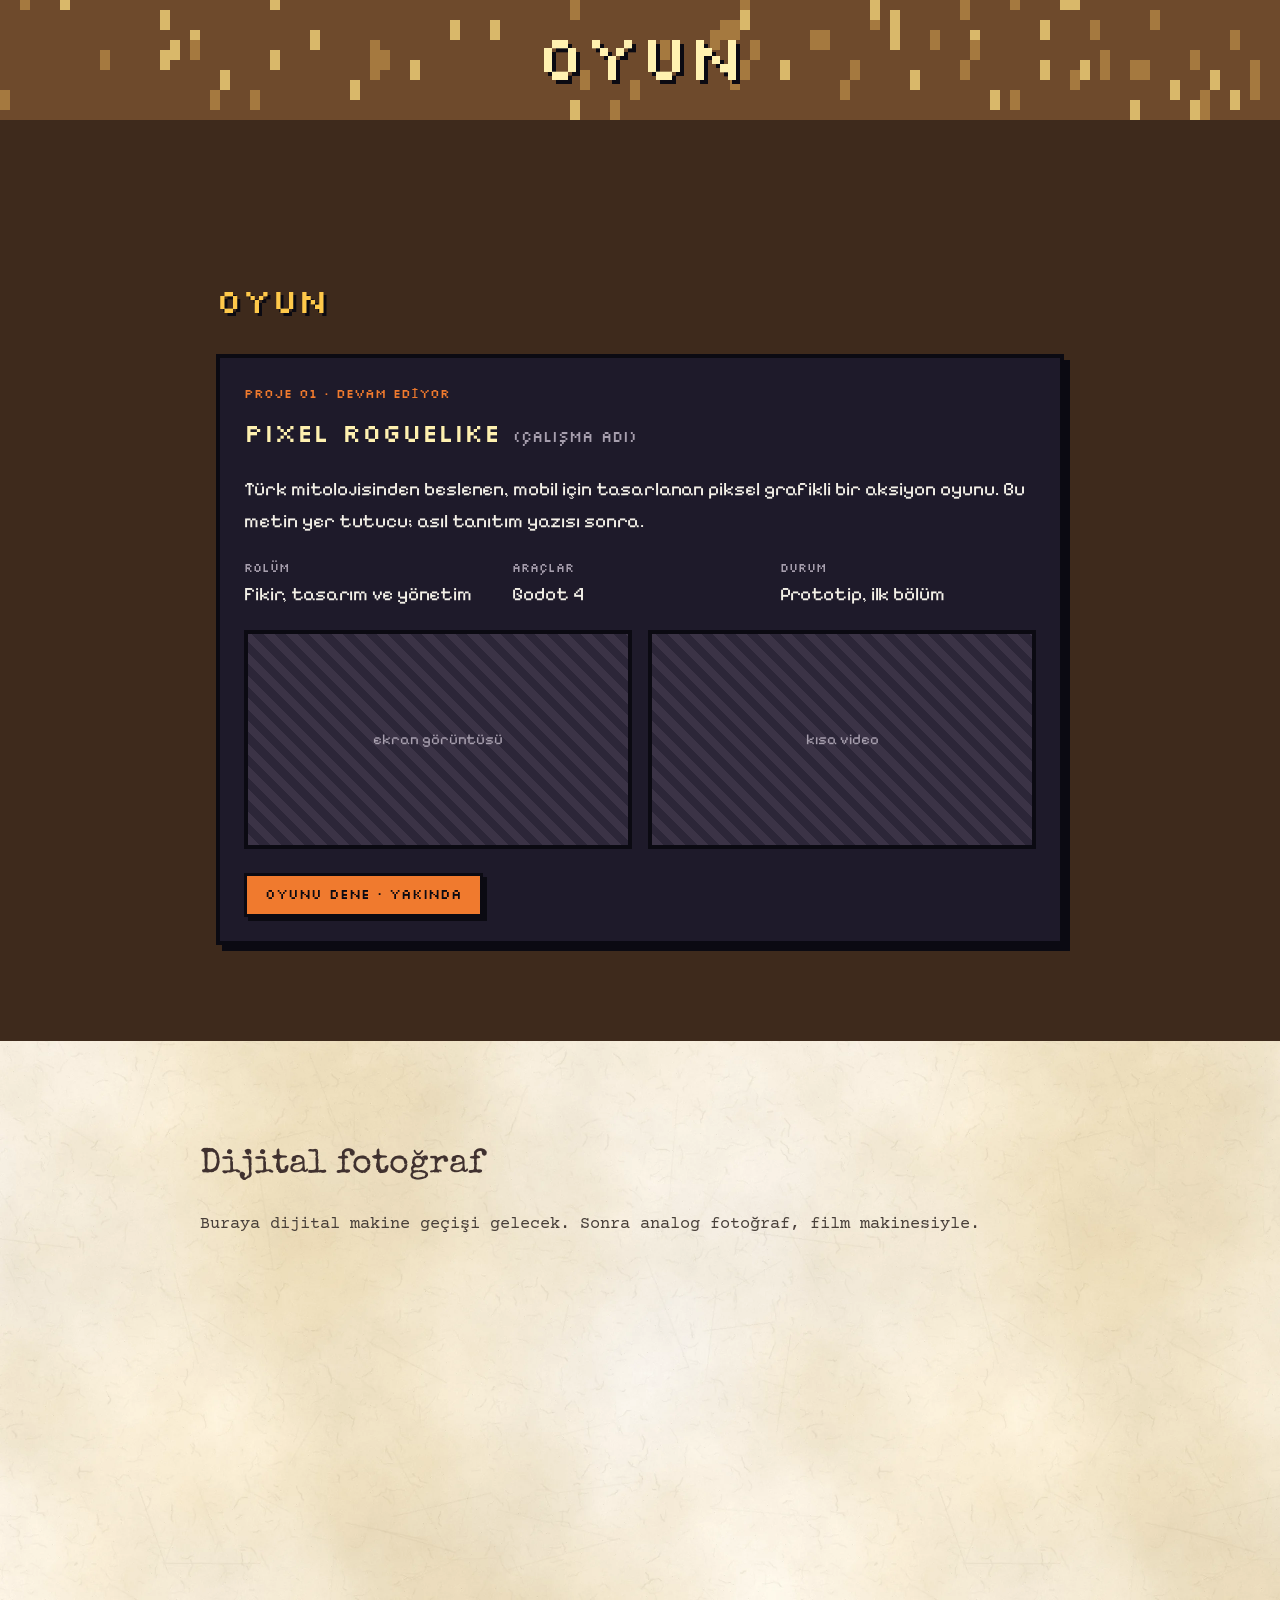
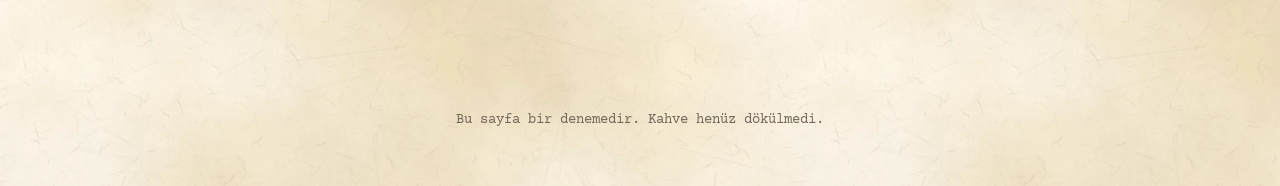
==== commit 8000cd71: "Gerçekçi daktilo, satır satır kâğıt ve süreli oyun geçişi - Daktilo baştan çizildi: krom baskı çubuğ" ====
--- a/index.html
+++ b/index.html
@@ -8,7 +8,7 @@
 <link rel="preconnect" href="https://fonts.googleapis.com">
 <link rel="preconnect" href="https://fonts.gstatic.com" crossorigin>
 <link href="https://fonts.googleapis.com/css2?family=Courier+Prime:wght@400;700&family=Pixelify+Sans:wght@400;600&family=Silkscreen&family=Special+Elite&display=swap" rel="stylesheet">
-<link rel="stylesheet" href="css/site.css">
+<link rel="stylesheet" href="css/site.css?v=3">
 </head>
 <body data-dunya="kagit">
 <a class="atla" href="#oyun">İçeriğe geç</a>
@@ -36,32 +36,117 @@
     </div>
 
     <svg class="makine" viewBox="0 0 600 900" preserveAspectRatio="xMidYMax meet" aria-hidden="true">
+      <defs>
+        <linearGradient id="g-krom" x1="0" y1="0" x2="0" y2="1">
+          <stop offset="0" stop-color="#f3f5f7"/><stop offset=".42" stop-color="#a0a6ac"/>
+          <stop offset=".55" stop-color="#e2e5e8"/><stop offset="1" stop-color="#666b71"/>
+        </linearGradient>
+        <linearGradient id="g-krom-yan" x1="0" y1="0" x2="1" y2="0">
+          <stop offset="0" stop-color="#70767c"/><stop offset=".35" stop-color="#eef1f3"/>
+          <stop offset=".6" stop-color="#a4aab0"/><stop offset="1" stop-color="#5d6268"/>
+        </linearGradient>
+        <linearGradient id="g-merdane" x1="0" y1="0" x2="0" y2="1">
+          <stop offset="0" stop-color="#454545"/><stop offset=".18" stop-color="#1c1c1c"/>
+          <stop offset=".62" stop-color="#070707"/><stop offset="1" stop-color="#262626"/>
+        </linearGradient>
+        <linearGradient id="g-dugme" x1="0" y1="0" x2="1" y2="0">
+          <stop offset="0" stop-color="#0d0d0d"/><stop offset=".4" stop-color="#3c3c3c"/><stop offset="1" stop-color="#0a0a0a"/>
+        </linearGradient>
+        <linearGradient id="g-golge-kagit" x1="0" y1="0" x2="0" y2="1">
+          <stop offset="0" stop-color="#3a2a1c" stop-opacity="0"/><stop offset="1" stop-color="#3a2a1c" stop-opacity=".22"/>
+        </linearGradient>
+        <radialGradient id="g-govde-isik" cx=".5" cy="0" r=".8">
+          <stop offset="0" stop-color="#fff" stop-opacity=".09"/><stop offset="1" stop-color="#fff" stop-opacity="0"/>
+        </radialGradient>
+        <radialGradient id="g-makara" cx=".5" cy=".5" r=".5">
+          <stop offset=".3" stop-color="#2a2a2a"/><stop offset=".95" stop-color="#101010"/><stop offset="1" stop-color="#050505"/>
+        </radialGradient>
+        <radialGradient id="g-tus" cx=".4" cy=".32" r=".7">
+          <stop offset="0" stop-color="#4b4b4b"/><stop offset=".55" stop-color="#121212"/><stop offset="1" stop-color="#000"/>
+        </radialGradient>
+        <linearGradient id="g-kece" x1="0" y1="0" x2="0" y2="1">
+          <stop offset="0" stop-color="#3b4733"/><stop offset="1" stop-color="#28311f"/>
+        </linearGradient>
+        <linearGradient id="g-kafa" x1="0" y1="0" x2="0" y2="1">
+          <stop offset="0" stop-color="#d4d7da"/><stop offset=".5" stop-color="#8f9499"/><stop offset="1" stop-color="#5a5f64"/>
+        </linearGradient>
+      </defs>
       <rect id="kart-zemin" x="-3000" y="-3000" width="6600" height="7000" fill="#13322B" opacity="0"/>
       <g id="sahne-g">
-        <rect id="govde" x="-1200" y="574" width="3000" height="1600" fill="#1f1e1c"/>
+        <rect id="govde" x="-1200" y="500" width="3000" height="1700" fill="#1d1c1a"/>
+        <g id="kece-g" fill="none"></g>
+        <g id="kollar-golge" transform="translate(2.5 3.5)"></g>
         <g id="kollar"></g>
+        <g id="kafalar"></g>
         <g id="akim" fill="none" stroke="#ffd98a" stroke-width="2" stroke-linecap="round" stroke-dasharray="6 80"></g>
         <g id="viyalar"></g>
         <g id="metal">
-          <rect x="-1200" y="560" width="3000" height="15" fill="#8b9095"/>
-          <g id="cetvel" stroke="#3a3c3f" stroke-width="1.2"></g>
-          <path d="M262 498 L284 575" stroke="#7d8186" stroke-width="6" stroke-linecap="round"/>
-          <path d="M338 498 L316 575" stroke="#7d8186" stroke-width="6" stroke-linecap="round"/>
-          <rect x="80" y="578" width="440" height="8" fill="#151413"/>
-          <rect x="80" y="586" width="440" height="8" fill="#a3241c"/>
-          <circle cx="92" cy="586" r="20" fill="#9aa0a6" stroke="#5b5f64" stroke-width="2"/>
-          <circle cx="92" cy="586" r="5" fill="#5b5f64"/>
-          <circle cx="508" cy="586" r="20" fill="#9aa0a6" stroke="#5b5f64" stroke-width="2"/>
-          <circle cx="508" cy="586" r="5" fill="#5b5f64"/>
-          <path d="M280 596 L320 596 L328 642 L272 642 Z" fill="#a7acb1" stroke="#5b5f64" stroke-width="1.5"/>
+          <!-- kâğıda düşen gölge, gövde parıltısı -->
+          <rect x="-1200" y="420" width="3000" height="24" fill="url(#g-golge-kagit)"/>
+          <rect x="-200" y="500" width="1000" height="420" fill="url(#g-govde-isik)"/>
+          <!-- merdane ve topuzları -->
+          <rect x="-60" y="456" width="720" height="40" fill="url(#g-merdane)"/>
+          <rect x="-60" y="462" width="720" height="2" fill="#5a5a5a" opacity=".55"/>
+          <g id="topuzlar">
+            <rect x="-118" y="446" width="58" height="60" rx="10" fill="url(#g-dugme)"/>
+            <rect x="660" y="446" width="58" height="60" rx="10" fill="url(#g-dugme)"/>
+            <g stroke="#000" stroke-width="1.4" opacity=".7">
+              <path d="M-108 449v54M-98 449v54M-88 449v54M-78 449v54M-68 449v54"/>
+              <path d="M668 449v54M678 449v54M688 449v54M698 449v54M708 449v54"/>
+            </g>
+          </g>
+          <!-- kâğıt baskı çubuğu, cetvel ve lastik makaralar -->
+          <rect x="30" y="442" width="540" height="12" rx="3" fill="url(#g-krom)"/>
+          <g id="cetvel" stroke="#3a3c3f" stroke-width="1"></g>
+          <rect x="158" y="438" width="30" height="20" rx="5" fill="#141414"/><rect x="161" y="440" width="24" height="3" rx="1.5" fill="#444"/>
+          <rect x="412" y="438" width="30" height="20" rx="5" fill="#141414"/><rect x="415" y="440" width="24" height="3" rx="1.5" fill="#444"/>
+          <!-- şaryo rayı -->
+          <rect x="-1200" y="496" width="3000" height="8" fill="url(#g-krom)"/>
+          <rect x="-1200" y="504" width="3000" height="3" fill="#000" opacity=".5"/>
+          <!-- kart tutucu parmaklar -->
+          <path d="M268 426 L286 505" stroke="url(#g-krom-yan)" stroke-width="6" stroke-linecap="round"/>
+          <path d="M332 426 L314 505" stroke="url(#g-krom-yan)" stroke-width="6" stroke-linecap="round"/>
+          <!-- şerit: makaralar ve kırmızı-siyah bant -->
+          <g id="makaralar">
+            <circle cx="112" cy="540" r="34" fill="#000" opacity=".35" transform="translate(3 4)"/>
+            <circle cx="112" cy="540" r="34" fill="url(#g-krom)"/>
+            <circle cx="112" cy="540" r="29" fill="url(#g-makara)"/>
+            <circle cx="488" cy="540" r="34" fill="#000" opacity=".35" transform="translate(3 4)"/>
+            <circle cx="488" cy="540" r="34" fill="url(#g-krom)"/>
+            <circle cx="488" cy="540" r="29" fill="url(#g-makara)"/>
+            <g fill="none" stroke="#000" stroke-width=".8" opacity=".8">
+              <circle cx="112" cy="540" r="25"/><circle cx="112" cy="540" r="21"/><circle cx="112" cy="540" r="17"/>
+              <circle cx="488" cy="540" r="24"/><circle cx="488" cy="540" r="19"/>
+            </g>
+            <g fill="none" stroke="#5a1410" stroke-width=".7" opacity=".7">
+              <circle cx="112" cy="540" r="23"/><circle cx="488" cy="540" r="21.5"/>
+            </g>
+            <circle cx="112" cy="540" r="10" fill="url(#g-krom)"/><circle cx="488" cy="540" r="10" fill="url(#g-krom)"/>
+            <g fill="#2a2c2e">
+              <circle cx="112" cy="535" r="1.8"/><circle cx="107.7" cy="542.5" r="1.8"/><circle cx="116.3" cy="542.5" r="1.8"/>
+              <circle cx="488" cy="535" r="1.8"/><circle cx="483.7" cy="542.5" r="1.8"/><circle cx="492.3" cy="542.5" r="1.8"/>
+            </g>
+          </g>
+          <rect x="112" y="522" width="376" height="6" fill="#141312"/>
+          <rect x="112" y="528" width="376" height="6" fill="#a3241c"/>
+          <rect x="112" y="528" width="376" height="1.2" fill="#d2483c" opacity=".6"/>
+          <!-- şerit titreştirici ve yazı noktası -->
+          <path d="M278 516 L322 516 L330 566 L270 566 Z" fill="url(#g-krom-yan)" stroke="#4e5358" stroke-width="1.2"/>
+          <rect x="293" y="522" width="14" height="12" rx="2" fill="#141312"/>
+          <rect x="293" y="528" width="14" height="6" fill="#a3241c"/>
+          <!-- harf kolu yuvası (segment) -->
+          <path id="segment" fill="url(#g-krom)" stroke="#4e5358" stroke-width="1"/>
+          <g id="yuvalar" stroke="#2a2c2e" stroke-width="1.6"></g>
+          <!-- tuşlar: Türkçe F klavye -->
+          <g id="klavye"></g>
         </g>
         <g id="cip" opacity="0">
           <g id="cip-bacak" fill="#c9c2b0"></g>
-          <rect x="266" y="591" width="68" height="68" rx="3" fill="#151515"/>
-          <circle cx="274" cy="599" r="2.5" fill="#3a3a3a"/>
-          <text x="300" y="630" text-anchor="middle" font-family="Silkscreen, monospace" font-size="8" fill="#8f8a80">MLH-01</text>
+          <rect x="266" y="521" width="68" height="68" rx="3" fill="#151515"/>
+          <circle cx="274" cy="529" r="2.5" fill="#3a3a3a"/>
+          <text x="300" y="560" text-anchor="middle" font-family="Silkscreen, monospace" font-size="8" fill="#8f8a80">MLH-01</text>
         </g>
-        <text id="ipucu" x="300" y="470" text-anchor="middle" font-family="Courier Prime, monospace" font-size="15" fill="#76675B">↓ kaydır ya da daktiloya dokun</text>
+        <text id="ipucu" x="300" y="404" text-anchor="middle" font-family="Courier Prime, monospace" font-size="15" fill="#76675B">↓ kaydır ya da daktiloya dokun</text>
       </g>
 
       <g id="cep" opacity="0">
@@ -93,8 +178,12 @@
 </section>
 
 <section id="oyun" aria-labelledby="oyun-baslik">
-  <canvas class="sade-manzara" width="160" height="90" aria-hidden="true"></canvas>
-  <div class="icerik">
+  <!-- geçişin son karesiyle aynı: geçiş bitince sayfa fark ettirmeden buraya atlar -->
+  <div class="oyun-kapak" aria-hidden="true">
+    <canvas width="160" height="90"></canvas>
+    <p class="dunya-baslik">OYUN</p>
+  </div>
+  <div class="icerik oyun-icerik">
     <h2 id="oyun-baslik">Oyun</h2>
     <article class="pano">
       <p class="ust-etiket">Proje 01 · devam ediyor</p>
@@ -126,6 +215,6 @@
   <p>Bu sayfa bir denemedir. Kahve henüz dökülmedi.</p>
 </footer>
 
-<script src="js/gecis.js"></script>
+<script src="js/gecis.js?v=3"></script>
 </body>
 </html>
--- a/css/site.css
+++ b/css/site.css
@@ -54,7 +54,10 @@
 }
 .ust .ad { font-size: 22px; padding-left: 0; }
 .ust { align-items: flex-start; }
-.ad-kutu { display: flex; flex-direction: column; align-items: flex-start; }
+.ad-kutu { position: relative; }
+.baglantilar { display: flex; }
+/* sekme adın altına asılır; yer kaplamadığı için dar ekranda bağlantıları itmez */
+.ust .sekme { position: absolute; left: 0; top: 100%; white-space: nowrap; }
 /* adın altında asılı duran dosya sekmesi */
 .ust .sekme {
   min-height: 36px; margin-top: -4px; padding: 0 12px;
@@ -76,13 +79,15 @@
 }
 
 /* giriş */
-#giris { position: relative; height: 520vh; }
+#giris { position: relative; }
+/* geçiş sırasında sayfa kilitli */
+html.kilitli, html.kilitli body { overflow: hidden; overscroll-behavior: none; }
 .sahne {
-  position: sticky; top: 0; height: 100vh; height: 100svh; overflow: hidden;
+  position: relative; height: 100vh; height: 100svh; overflow: hidden;
   background: var(--kagit) url(../gorseller/kagit-yeni.webp) 0 0 / 800px repeat;
 }
 .kagit-yazi {
-  position: absolute; left: 50%; top: 13vh; z-index: 2;
+  position: absolute; left: 50%; top: 60vh; z-index: 2; will-change: transform;
   width: min(520px, 86vw); transform: translateX(-50%);
   font-family: 'Special Elite', monospace; color: var(--baslik);
   font-size: clamp(20px, 3vw, 28px); line-height: 1.55;
@@ -97,7 +102,7 @@
 
 .makine { position: absolute; inset: 0; width: 100%; height: 100%; overflow: visible; z-index: 1; }
 .makine-btn {
-  position: absolute; left: 0; right: 0; bottom: 0; height: 36%; z-index: 3;
+  position: absolute; left: 0; right: 0; bottom: 0; height: 45%; z-index: 3;
   background: none; border: 0; cursor: pointer;
 }
 
@@ -105,7 +110,7 @@
   position: absolute; inset: 0; z-index: 4; opacity: 0; pointer-events: none;
   clip-path: inset(50% 50% 50% 50%);
 }
-#dunya canvas, .sade-manzara {
+#dunya canvas, .oyun-kapak canvas {
   display: block; width: 100%; height: 100%; object-fit: cover; image-rendering: pixelated;
 }
 .dunya-baslik {
@@ -118,9 +123,11 @@
 #oyun {
   background: var(--o-toprak-koyu); color: var(--o-kemik);
   font-family: 'Pixelify Sans', monospace; font-size: 19px;
-  padding: 72px 16px 96px;
+  padding: 0 0 96px;
 }
-.sade-manzara { display: none; }
+.oyun-kapak { position: relative; height: 100vh; height: 100svh; overflow: hidden; }
+.oyun-kapak .dunya-baslik { opacity: 1; }
+.oyun-icerik { padding: 72px 16px 0; }
 .icerik { max-width: 880px; margin: 0 auto; }
 #oyun h2 {
   font-family: 'Silkscreen', monospace; font-weight: 400; font-size: 34px;
@@ -158,10 +165,7 @@
 .alt { padding: 24px 16px 40px; text-align: center; color: var(--soluk); font-size: 14px; }
 
 /* hareket istemeyenler için: geçiş yok, içerik doğrudan */
-html.sade #giris { height: auto; }
-html.sade .sahne { position: relative; height: 100vh; }
 html.sade #dunya { display: none; }
-html.sade .sade-manzara { display: block; height: 40vh; margin: -72px -16px 48px; width: calc(100% + 32px); }
 
 /* yazılar sayfası */
 .yazilar { max-width: 760px; margin: 0 auto; padding: 130px 16px 64px; }
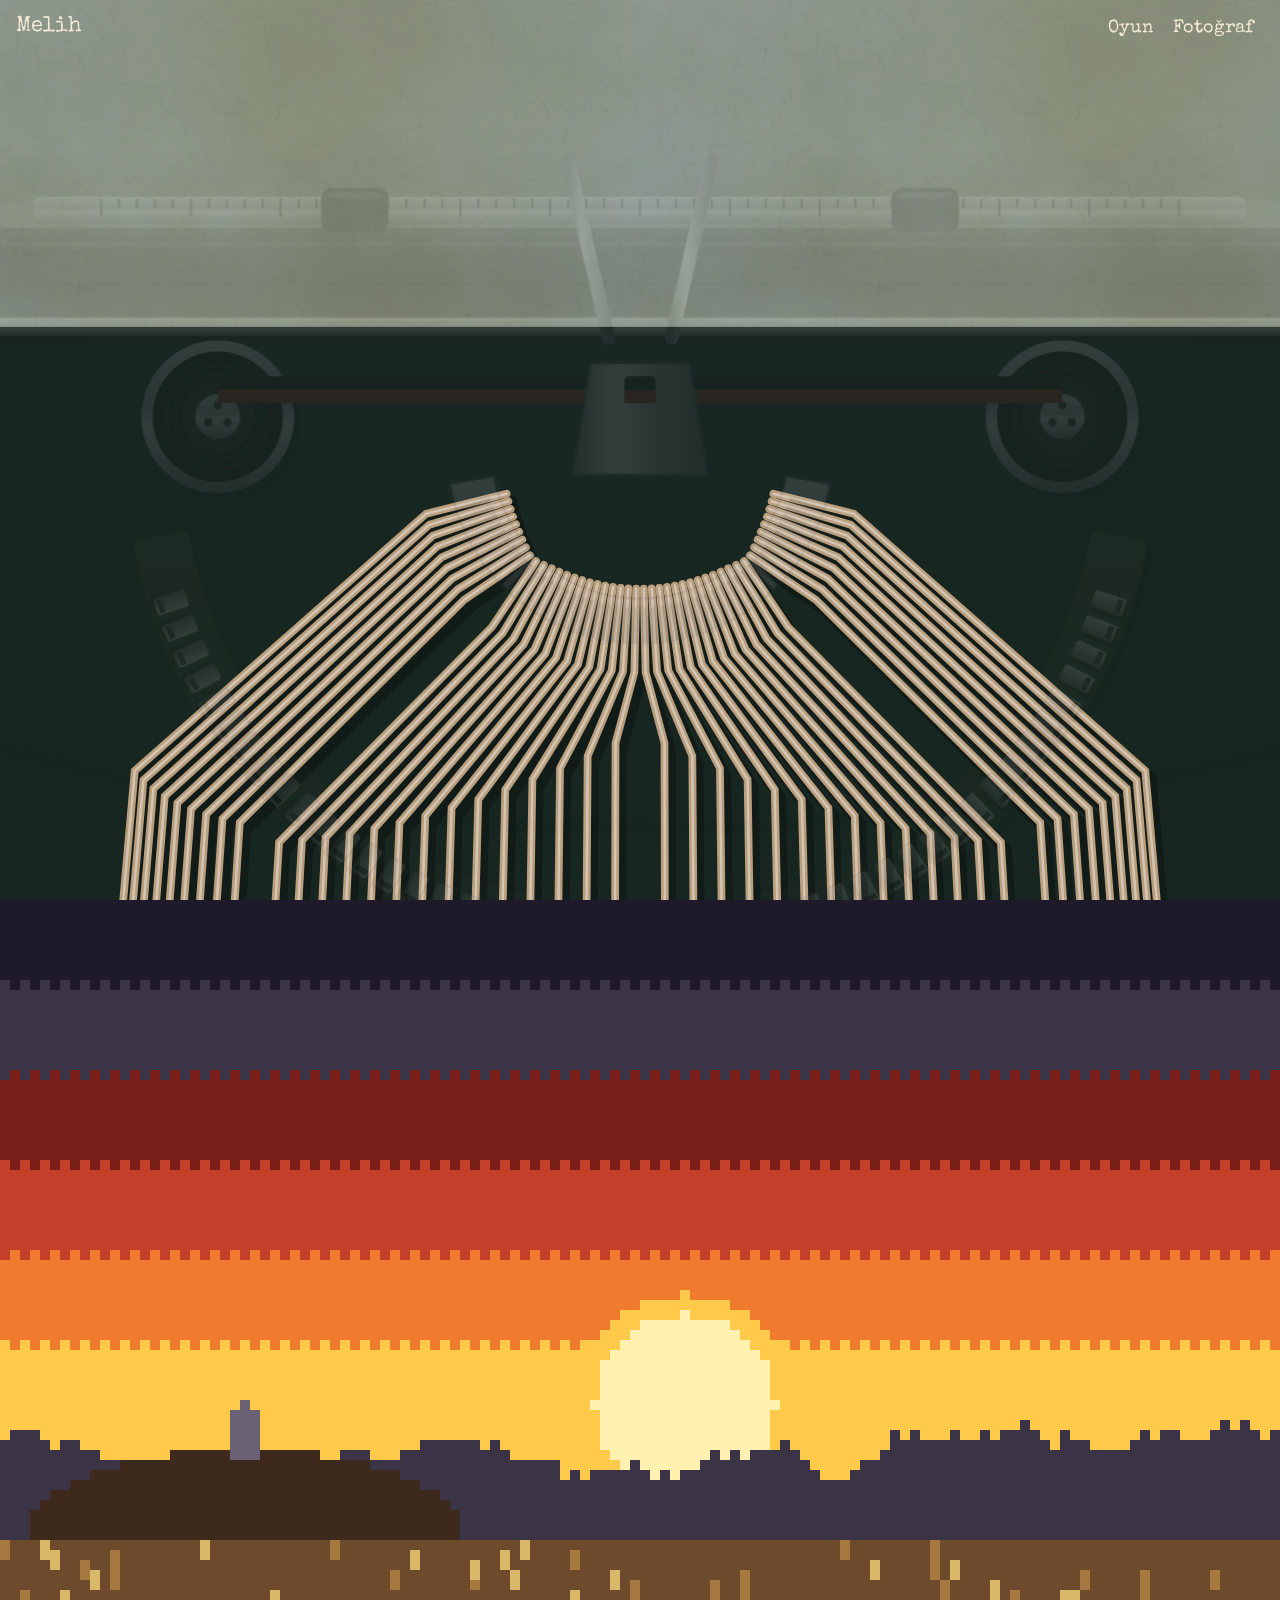
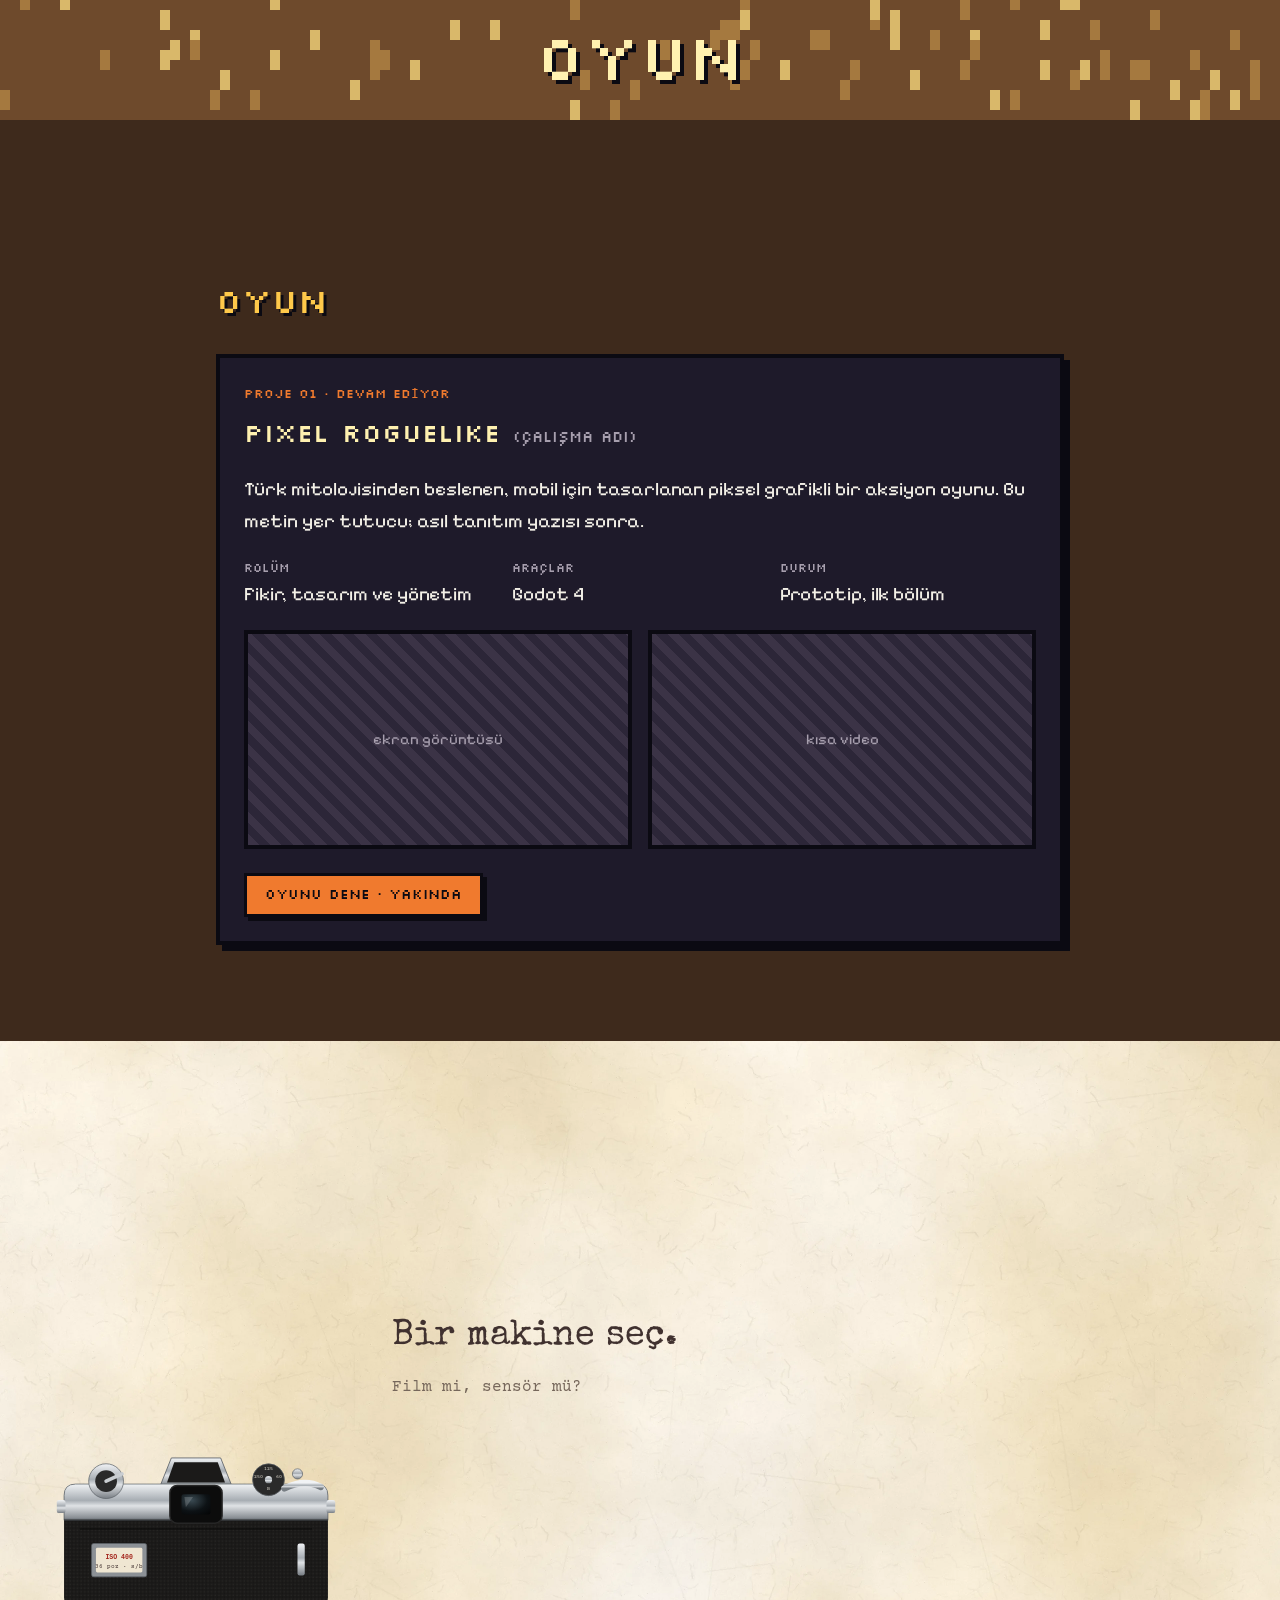
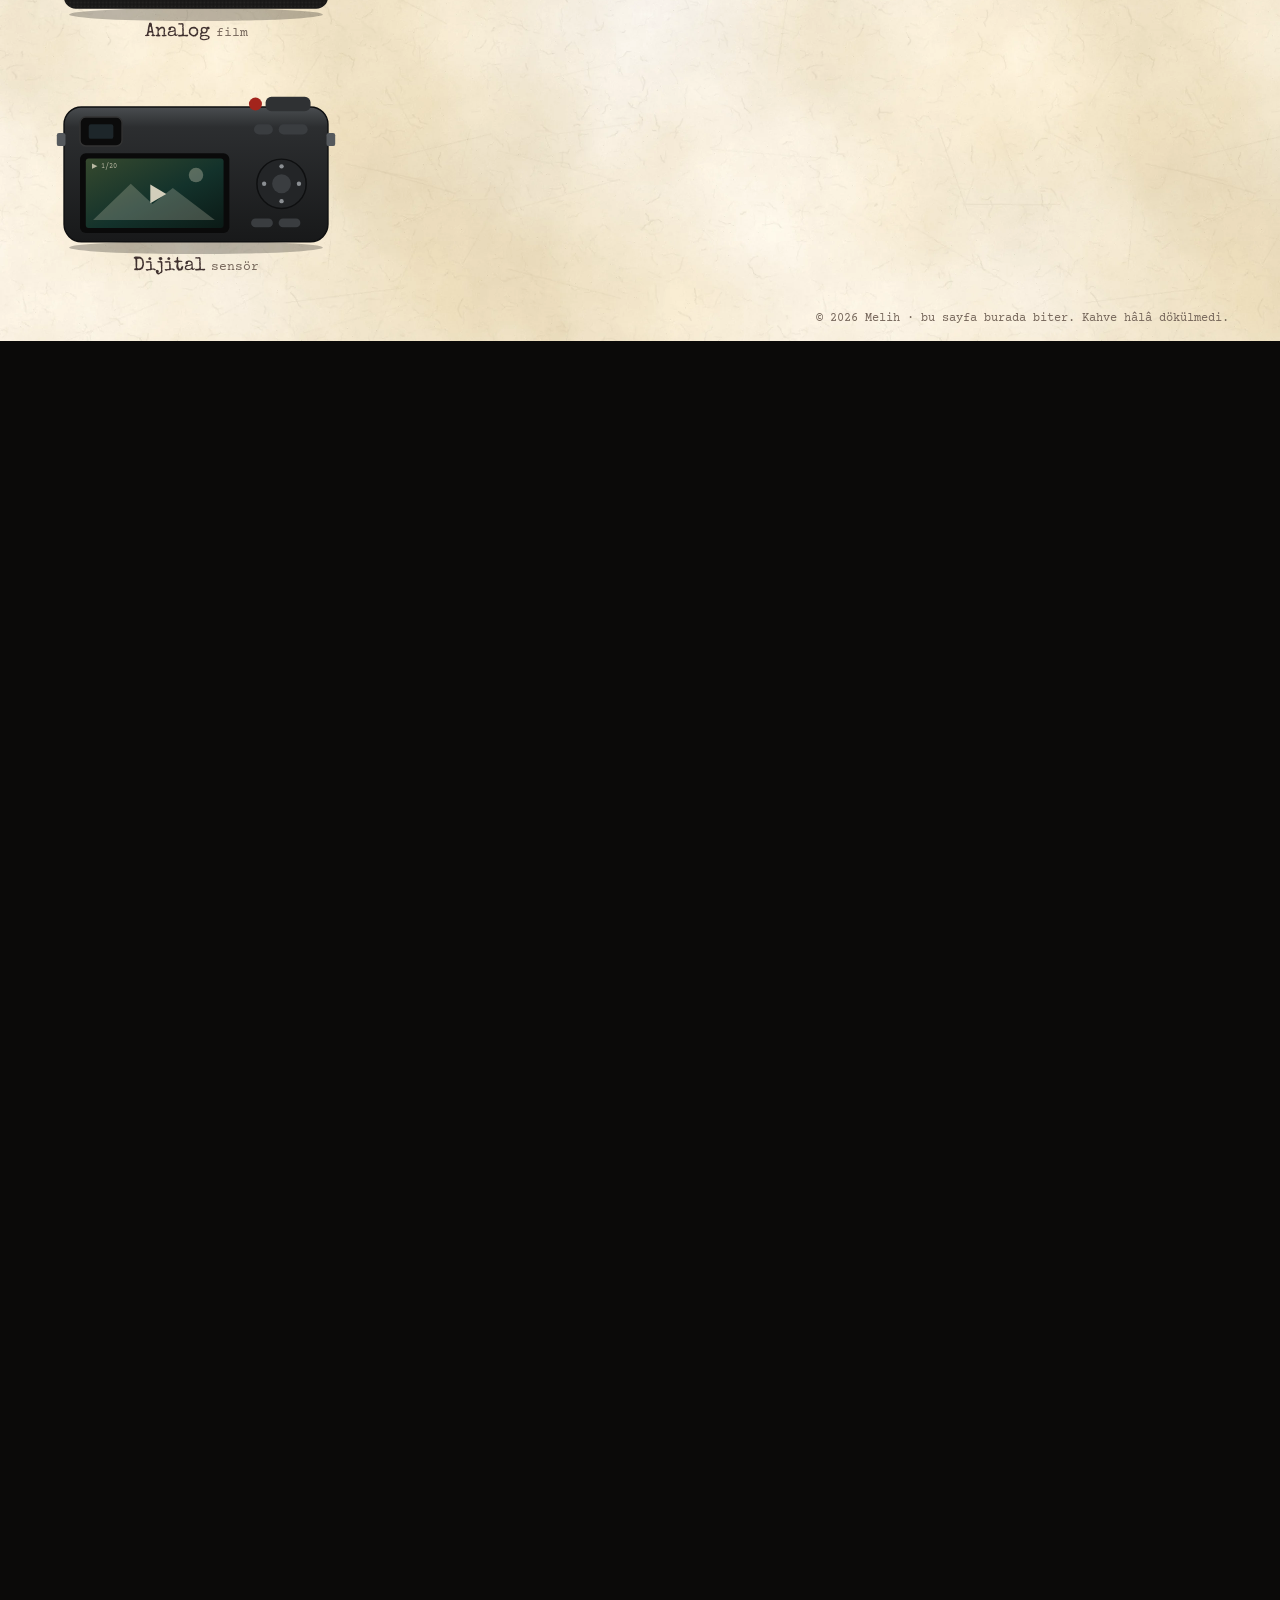
==== commit fdb43c64: "Fotoğraf bölümü: vizörden makine seçimine Oyundan aşağı inince vizörden bakılır (odak ekranı, ölçüm " ====
--- a/index.html
+++ b/index.html
@@ -8,7 +8,7 @@
 <link rel="preconnect" href="https://fonts.googleapis.com">
 <link rel="preconnect" href="https://fonts.gstatic.com" crossorigin>
 <link href="https://fonts.googleapis.com/css2?family=Courier+Prime:wght@400;700&family=Pixelify+Sans:wght@400;600&family=Silkscreen&family=Special+Elite&display=swap" rel="stylesheet">
-<link rel="stylesheet" href="css/site.css?v=3">
+<link rel="stylesheet" href="css/site.css?v=4">
 </head>
 <body data-dunya="kagit">
 <a class="atla" href="#oyun">İçeriğe geç</a>
@@ -20,7 +20,7 @@
   </div>
   <div class="baglantilar">
     <a href="#oyun">Oyun</a>
-    <a href="#dijital">Fotoğraf</a>
+    <a href="#foto">Fotoğraf</a>
   </div>
 </nav>
 
@@ -203,18 +203,151 @@
   </div>
 </section>
 
-<section id="dijital" aria-labelledby="dijital-baslik">
-  <div class="icerik">
-    <h2 id="dijital-baslik">Dijital fotoğraf</h2>
-    <p>Buraya dijital makine geçişi gelecek. Sonra analog fotoğraf, film makinesiyle.</p>
+<section id="foto" aria-labelledby="foto-baslik">
+  <div class="foto-sahne">
+    <h2 id="foto-baslik" class="gizli">Fotoğraf</h2>
+
+    <!-- vizörden görünen: odak ekranı, ölçüm ibresi, enstantane çizelgesi -->
+    <div class="vizor" aria-hidden="true">
+      <div class="vizor-sahne"></div>
+      <div class="vizor-odak"><span></span></div>
+      <div class="vizor-kose"></div>
+      <div class="vizor-olcum"><i>+</i><b></b><i>–</i></div>
+      <p class="vizor-hiz"><span>1000</span><span>500</span><span>250</span><span class="secili">125</span><span>60</span><span>30</span><span>15</span></p>
+    </div>
+
+    <div class="galeri" id="galeri" aria-live="polite">
+      <p class="galeri-ipucu">Bir makine seç. <span>Film mi, sensör mü?</span></p>
+
+      <div class="galeri-bolum" id="galeri-dijital" hidden>
+        <h3>Dijital</h3>
+        <div class="suzgec" role="group" aria-label="Konuya göre süz">
+          <button type="button" aria-pressed="true" data-tur="hepsi">Hepsi</button>
+          <button type="button" aria-pressed="false" data-tur="gezi">Gezi</button>
+          <button type="button" aria-pressed="false" data-tur="sokak">Sokak</button>
+          <button type="button" aria-pressed="false" data-tur="portre">Portre</button>
+        </div>
+        <!--
+          Yeni fotoğraf: görseli gorseller/dijital/ klasörüne koy, aşağıya bir <figure> ekle.
+          <figure data-tur="sokak"><img src="gorseller/dijital/kadikoy.webp" alt="Ne görünüyor, kısaca" loading="lazy"><figcaption>Kadıköy, 2025</figcaption></figure>
+        -->
+        <div class="dijital-izgara">
+          <figure data-tur="gezi" class="yer-tutucu"><div></div><figcaption>gezi · 01</figcaption></figure>
+          <figure data-tur="sokak" class="yer-tutucu"><div></div><figcaption>sokak · 01</figcaption></figure>
+          <figure data-tur="portre" class="yer-tutucu"><div></div><figcaption>portre · 01</figcaption></figure>
+          <figure data-tur="gezi" class="yer-tutucu"><div></div><figcaption>gezi · 02</figcaption></figure>
+          <figure data-tur="sokak" class="yer-tutucu"><div></div><figcaption>sokak · 02</figcaption></figure>
+          <figure data-tur="portre" class="yer-tutucu"><div></div><figcaption>portre · 02</figcaption></figure>
+        </div>
+      </div>
+
+      <div class="galeri-bolum" id="galeri-analog" hidden>
+        <h3>Analog</h3>
+        <p class="galeri-not">Henüz taranmış rulo yok. İlki banyoda.</p>
+        <!--
+          Yeni kare: taranmış görseli gorseller/analog/ klasörüne koy, aşağıdaki bir boş kareyi şununla değiştir:
+          <figure><img src="gorseller/analog/rulo1-07.webp" alt="Ne görünüyor, kısaca" loading="lazy"><figcaption>7</figcaption></figure>
+        -->
+        <div class="film-seridi">
+          <figure class="bos-kare"><div></div><figcaption>1</figcaption></figure>
+          <figure class="bos-kare"><div></div><figcaption>2</figcaption></figure>
+          <figure class="bos-kare"><div></div><figcaption>3</figcaption></figure>
+          <figure class="bos-kare"><div></div><figcaption>4</figcaption></figure>
+          <figure class="bos-kare"><div></div><figcaption>5</figcaption></figure>
+          <figure class="bos-kare"><div></div><figcaption>6</figcaption></figure>
+        </div>
+      </div>
+    </div>
+
+    <!-- analog film makinesi, arkadan -->
+    <button class="kamera analog" type="button" aria-pressed="false" aria-controls="galeri" data-galeri="galeri-analog">
+      <svg viewBox="0 0 400 250" aria-hidden="true">
+        <defs>
+          <linearGradient id="k-krom" x1="0" y1="0" x2="0" y2="1">
+            <stop offset="0" stop-color="#f1f3f5"/><stop offset=".45" stop-color="#a7adb3"/><stop offset=".6" stop-color="#dfe2e5"/><stop offset="1" stop-color="#777d83"/>
+          </linearGradient>
+          <pattern id="k-deri" width="5" height="5" patternUnits="userSpaceOnUse">
+            <rect width="5" height="5" fill="#1b1a19"/><circle cx="1.5" cy="1.5" r=".9" fill="#2b2927"/><circle cx="4" cy="3.8" r=".7" fill="#0f0e0d"/>
+          </pattern>
+          <radialGradient id="k-cam" cx=".35" cy=".3" r=".9">
+            <stop offset="0" stop-color="#3a4a52"/><stop offset=".6" stop-color="#0d1215"/><stop offset="1" stop-color="#050607"/>
+          </radialGradient>
+        </defs>
+        <ellipse cx="200" cy="238" rx="175" ry="9" fill="#000" opacity=".25"/>
+        <!-- prizma tepesi -->
+        <path d="M150 62 L166 22 L234 22 L250 62 Z" fill="url(#k-krom)" stroke="#5e6369" stroke-width="1.2"/>
+        <path d="M170 28 L230 28 L240 56 L160 56 Z" fill="#1b1a19"/>
+        <!-- gövde -->
+        <rect x="18" y="58" width="364" height="172" rx="16" fill="url(#k-deri)"/>
+        <path d="M34 58 H366 Q382 58 382 74 V108 H18 V74 Q18 58 34 58 Z" fill="url(#k-krom)" stroke="#5e6369" stroke-width="1"/>
+        <rect x="18" y="106" width="364" height="3" fill="#000" opacity=".35"/>
+        <!-- geri sarma kolu, enstantane kadranı, kurma kolu, deklanşör -->
+        <circle cx="76" cy="54" r="24" fill="url(#k-krom)" stroke="#5e6369"/>
+        <circle cx="76" cy="54" r="15" fill="#2a2a2a"/><path d="M76 54 L98 44" stroke="#c9cdd1" stroke-width="5" stroke-linecap="round"/>
+        <circle cx="300" cy="52" r="22" fill="#2a2a2a" stroke="#5e6369"/>
+        <g fill="#e9e4d8" font-family="Courier Prime, monospace" font-size="7" text-anchor="middle">
+          <text x="300" y="38">125</text><text x="314" y="50">60</text><text x="286" y="50">250</text><text x="300" y="66">B</text>
+        </g>
+        <circle cx="300" cy="52" r="5" fill="url(#k-krom)"/>
+        <path d="M322 64 Q350 50 372 62" stroke="url(#k-krom)" stroke-width="9" fill="none" stroke-linecap="round"/>
+        <circle cx="340" cy="44" r="7" fill="url(#k-krom)" stroke="#5e6369"/>
+        <!-- vizör lastiği ve camı -->
+        <rect x="164" y="60" width="72" height="52" rx="10" fill="#0c0c0c" stroke="#262626" stroke-width="2"/>
+        <rect class="vizor-cam" x="180" y="72" width="40" height="28" rx="3" fill="url(#k-cam)"/>
+        <path d="M184 76 L196 76 L186 90 Z" fill="#fff" opacity=".18"/>
+        <!-- arka kapak: film hatırlatıcı, kapak çizgisi -->
+        <path d="M40 120 H360" stroke="#000" stroke-width="1.4" opacity=".6"/>
+        <rect x="56" y="140" width="76" height="46" rx="3" fill="#8c9196" stroke="#5e6369"/>
+        <rect x="62" y="146" width="64" height="34" rx="2" fill="#efe6d2"/>
+        <text x="94" y="161" text-anchor="middle" font-family="Courier Prime, monospace" font-size="9" fill="#a3241c" font-weight="700">ISO 400</text>
+        <text x="94" y="174" text-anchor="middle" font-family="Courier Prime, monospace" font-size="8" fill="#40312F">36 poz · s/b</text>
+        <rect x="340" y="140" width="10" height="44" rx="3" fill="url(#k-krom)"/>
+        <rect x="8" y="80" width="12" height="18" rx="3" fill="url(#k-krom)"/><rect x="380" y="80" width="12" height="18" rx="3" fill="url(#k-krom)"/>
+      </svg>
+      <span class="kamera-ad">Analog <small>film</small></span>
+    </button>
+
+    <!-- dijital makine, arkadan -->
+    <button class="kamera dijital" type="button" aria-pressed="false" aria-controls="galeri" data-galeri="galeri-dijital">
+      <svg viewBox="0 0 400 250" aria-hidden="true">
+        <defs>
+          <linearGradient id="d-govde" x1="0" y1="0" x2="0" y2="1">
+            <stop offset="0" stop-color="#4a4d50"/><stop offset=".15" stop-color="#2c2e30"/><stop offset="1" stop-color="#18191a"/>
+          </linearGradient>
+          <linearGradient id="d-ekran" x1="0" y1="0" x2="1" y2="1">
+            <stop offset="0" stop-color="#36492E"/><stop offset=".55" stop-color="#13322B"/><stop offset="1" stop-color="#0b1a16"/>
+          </linearGradient>
+        </defs>
+        <ellipse cx="200" cy="238" rx="175" ry="9" fill="#000" opacity=".25"/>
+        <rect x="18" y="44" width="364" height="186" rx="24" fill="url(#d-govde)" stroke="#0e0f10" stroke-width="2"/>
+        <rect x="296" y="30" width="62" height="20" rx="8" fill="#2f3133"/>
+        <circle cx="282" cy="40" r="9" fill="#a3241c"/>
+        <rect x="40" y="58" width="58" height="40" rx="8" fill="#0b0b0b" stroke="#333" stroke-width="2"/>
+        <rect x="52" y="68" width="34" height="20" rx="3" fill="#1d262a"/>
+        <!-- ekran -->
+        <rect x="40" y="108" width="206" height="110" rx="8" fill="#0a0a0a"/>
+        <rect x="48" y="115" width="190" height="96" rx="4" fill="url(#d-ekran)"/>
+        <path d="M58 200 L110 150 L140 178 L168 156 L226 200 Z" fill="#F5EAD5" opacity=".22"/>
+        <circle cx="200" cy="138" r="10" fill="#F5EAD5" opacity=".3"/>
+        <path d="M137 151 L137 177 L159 164 Z" fill="#F5EAD5" opacity=".85"/>
+        <text x="56" y="128" font-family="Courier Prime, monospace" font-size="9" fill="#F5EAD5" opacity=".7">▶ 1/20</text>
+        <!-- düğmeler ve kadran -->
+        <circle cx="318" cy="150" r="34" fill="#232527" stroke="#0e0f10" stroke-width="2"/>
+        <circle cx="318" cy="150" r="13" fill="#3a3d40"/>
+        <g fill="#8b8f93"><circle cx="318" cy="126" r="3"/><circle cx="318" cy="174" r="3"/><circle cx="294" cy="150" r="3"/><circle cx="342" cy="150" r="3"/></g>
+        <rect x="276" y="198" width="30" height="12" rx="6" fill="#3a3d40"/><rect x="314" y="198" width="30" height="12" rx="6" fill="#3a3d40"/>
+        <rect x="280" y="68" width="26" height="14" rx="7" fill="#3a3d40"/><rect x="314" y="68" width="40" height="14" rx="7" fill="#3a3d40"/>
+        <rect x="8" y="80" width="12" height="18" rx="3" fill="#55595d"/><rect x="380" y="80" width="12" height="18" rx="3" fill="#55595d"/>
+      </svg>
+      <span class="kamera-ad">Dijital <small>sensör</small></span>
+    </button>
+
+    <p class="son-not">© 2026 Melih · bu sayfa burada biter. Kahve hâlâ dökülmedi.</p>
   </div>
 </section>
 </main>
 
-<footer class="alt">
-  <p>Bu sayfa bir denemedir. Kahve henüz dökülmedi.</p>
-</footer>
-
-<script src="js/gecis.js?v=3"></script>
+<script src="js/gecis.js?v=4"></script>
+<script src="js/foto.js?v=4"></script>
 </body>
 </html>
--- a/css/site.css
+++ b/css/site.css
@@ -183,3 +183,127 @@
 .yazi-listesi:not(:empty) + .bos { display: none; }
 .bos { color: var(--soluk); font-style: italic; }
 .alt a { color: var(--damga); }
+
+/* ---------- fotoğraf: vizör → analog makine → makine seçimi ---------- */
+body[data-dunya="karanlik"] .ust a { color: var(--kagit-golge); }
+#foto { position: relative; height: 340vh; background: #0b0a09; }
+.foto-sahne {
+  position: sticky; top: 0; height: 100vh; height: 100svh; overflow: hidden;
+  --kagit-o: 0; --son-o: 0; --galeri-o: 0;
+}
+.foto-sahne::before {
+  content: ''; position: absolute; inset: 0; opacity: var(--kagit-o);
+  background: var(--kagit) url(../gorseller/kagit-yeni.webp) 0 0 / 800px repeat;
+}
+
+/* vizör içi: bulanık, sıcak bir kafe sahnesi ve odak ekranının işaretleri */
+.vizor { position: absolute; inset: 0; z-index: 6; pointer-events: none; }
+.vizor-sahne {
+  position: absolute; inset: -4%;
+  background:
+    radial-gradient(circle at 22% 30%, rgba(255, 214, 150, .75) 0 3.5%, rgba(255, 214, 150, 0) 6%),
+    radial-gradient(circle at 70% 24%, rgba(255, 190, 120, .6) 0 5%, rgba(255, 190, 120, 0) 8.5%),
+    radial-gradient(circle at 84% 52%, rgba(255, 236, 190, .5) 0 3%, rgba(255, 236, 190, 0) 5.5%),
+    radial-gradient(circle at 12% 66%, rgba(240, 170, 100, .45) 0 4%, rgba(240, 170, 100, 0) 7.5%),
+    radial-gradient(ellipse at 50% 78%, rgba(74, 52, 46, .95) 0 18%, rgba(74, 52, 46, 0) 34%),
+    radial-gradient(ellipse at 50% 70%, rgba(214, 184, 140, .55) 0 10%, rgba(214, 184, 140, 0) 16%),
+    linear-gradient(170deg, #7d6a50 0%, #4b3f31 45%, #241e18 80%, #15120f 100%);
+  filter: blur(2px) saturate(.9);
+}
+.vizor::after {
+  content: ''; position: absolute; inset: 0;
+  background: radial-gradient(ellipse at center, rgba(0, 0, 0, 0) 52%, rgba(0, 0, 0, .75) 100%);
+}
+.vizor-odak {
+  position: absolute; left: 50%; top: 50%; width: 22vmin; height: 22vmin; transform: translate(-50%, -50%);
+  border-radius: 50%; border: 1px solid rgba(255, 255, 255, .35);
+  background: repeating-conic-gradient(rgba(255, 255, 255, .07) 0 6deg, rgba(0, 0, 0, .07) 6deg 12deg);
+}
+.vizor-odak span {
+  position: absolute; left: 50%; top: 50%; width: 9vmin; height: 9vmin; transform: translate(-50%, -50%);
+  border-radius: 50%; border: 1px solid rgba(255, 255, 255, .45);
+  background: linear-gradient(rgba(255, 255, 255, .05) 0 49.5%, rgba(255, 255, 255, .5) 49.5% 50.5%, rgba(0, 0, 0, .05) 50.5%);
+}
+.vizor-kose { position: absolute; inset: 9% 7% 15%; border: 1px solid rgba(255, 255, 255, .18); }
+.vizor-olcum {
+  position: absolute; right: 3%; top: 32%; bottom: 32%; width: 14px;
+  display: flex; flex-direction: column; justify-content: space-between; align-items: center;
+  font: 700 14px 'Courier Prime', monospace; color: #ffb35c;
+}
+.vizor-olcum i { font-style: normal; }
+.vizor-olcum b { width: 3px; height: 30%; background: #ffb35c; box-shadow: 0 0 6px #ff9a3a; }
+.vizor-hiz {
+  position: absolute; left: 0; right: 0; bottom: 6%; margin: 0;
+  display: flex; justify-content: center; gap: 2.4vw;
+  font: 13px 'Courier Prime', monospace; color: rgba(255, 235, 200, .55);
+}
+.vizor-hiz .secili { color: #ffb35c; }
+
+/* makineler: son yerleri burada; geçişte foto.js bu yerden yola çıkarak taşır */
+.kamera {
+  --kgen: min(24vw, 290px);
+  position: absolute; z-index: 4; left: 4vw; width: var(--kgen);
+  padding: 0; border: 0; background: none; cursor: pointer; color: inherit;
+  transform-origin: 0 0;
+}
+.kamera svg { display: block; width: 100%; height: auto; transition: transform .25s; }
+.kamera:hover svg, .kamera:focus-visible svg { transform: translateY(-4px) rotate(-1.2deg); }
+.kamera.dijital { bottom: 6vh; }
+.kamera.analog { bottom: calc(6vh + var(--kgen) * .625 + 52px); }
+.kamera-ad {
+  display: block; min-height: 30px; text-align: center; opacity: var(--son-o);
+  font-family: 'Special Elite', monospace; font-size: 19px; color: var(--baslik);
+}
+.kamera-ad small { font-family: 'Courier Prime', monospace; font-size: 13px; color: var(--soluk); }
+.kamera[aria-pressed="true"] .kamera-ad { text-decoration: underline; text-decoration-color: var(--kokNar); text-underline-offset: 5px; text-decoration-thickness: 2px; }
+
+.galeri {
+  position: absolute; z-index: 3; top: 104px; bottom: 6vh; right: 4vw; left: calc(8vw + min(24vw, 290px));
+  overflow: auto; overscroll-behavior: contain; opacity: var(--galeri-o);
+}
+.galeri-ipucu {
+  margin: 18vh 0 0; font-family: 'Special Elite', monospace; font-size: clamp(24px, 3.2vw, 36px); color: var(--baslik);
+}
+.galeri-ipucu span { display: block; font-family: 'Courier Prime', monospace; font-size: 16px; color: var(--soluk); margin-top: 6px; }
+.galeri h3 { font-family: 'Special Elite', monospace; font-weight: 400; font-size: 30px; color: var(--baslik); margin: 0 0 12px; }
+.suzgec { display: flex; flex-wrap: wrap; gap: 8px; margin-bottom: 18px; }
+.suzgec button {
+  min-height: 40px; padding: 0 14px; cursor: pointer;
+  font: 15px 'Courier Prime', monospace; color: var(--kokNar);
+  background: rgba(245, 234, 213, .7); border: 1px solid var(--kagit-golge); border-radius: 20px;
+}
+.suzgec button[aria-pressed="true"] { background: var(--kokNar); color: var(--kagit); border-color: var(--kokNar); }
+.dijital-izgara { display: grid; grid-template-columns: repeat(auto-fill, minmax(170px, 1fr)); gap: 14px; }
+.dijital-izgara figure, .film-seridi figure { margin: 0; }
+.dijital-izgara img, .dijital-izgara .yer-tutucu div {
+  display: block; width: 100%; aspect-ratio: 3 / 2; object-fit: cover;
+  border: 6px solid #fbf6ec; box-shadow: 0 2px 6px rgba(64, 49, 47, .2);
+}
+.dijital-izgara .yer-tutucu div { background: repeating-linear-gradient(45deg, #e6d9bf 0 10px, #dccdb0 10px 20px); }
+.dijital-izgara figcaption { font-size: 13px; color: var(--soluk); padding-top: 4px; }
+.galeri-not { color: var(--soluk); font-style: italic; margin: 0 0 14px; }
+.film-seridi {
+  position: relative; display: grid; grid-template-columns: repeat(auto-fill, minmax(130px, 1fr)); gap: 10px;
+  padding: 26px 12px; background: #1c1916; border-radius: 3px;
+}
+.film-seridi::before, .film-seridi::after {
+  content: ''; position: absolute; left: 8px; right: 8px; height: 8px;
+  background: repeating-linear-gradient(90deg, #e9e0cc 0 7px, transparent 7px 16px); opacity: .85;
+}
+.film-seridi::before { top: 9px; }
+.film-seridi::after { bottom: 9px; }
+.film-seridi img, .film-seridi .bos-kare div { display: block; width: 100%; aspect-ratio: 3 / 2; object-fit: cover; background: #2b2621; border: 1px solid #3a332c; }
+.film-seridi figcaption { font: 700 11px 'Courier Prime', monospace; color: #e0a03a; padding-top: 3px; }
+.son-not { position: absolute; z-index: 3; right: 4vw; bottom: 1.2vh; margin: 0; font-size: 12px; color: var(--soluk); opacity: var(--son-o); }
+
+@media (max-width: 700px) {
+  .kamera { --kgen: 41vw; bottom: 5vh; }
+  .kamera.analog { left: 5vw; bottom: 5vh; }
+  .kamera.dijital { left: auto; right: 5vw; }
+  .galeri { left: 5vw; right: 5vw; top: 96px; bottom: calc(5vh + 41vw * .625 + 52px); }
+  .galeri-ipucu { margin-top: 6vh; }
+  .son-not { left: 5vw; right: 5vw; text-align: center; bottom: .6vh; font-size: 11px; }
+}
+html.sade #foto { height: auto; }
+html.sade .foto-sahne { position: relative; }
+html.sade .vizor { display: none; }
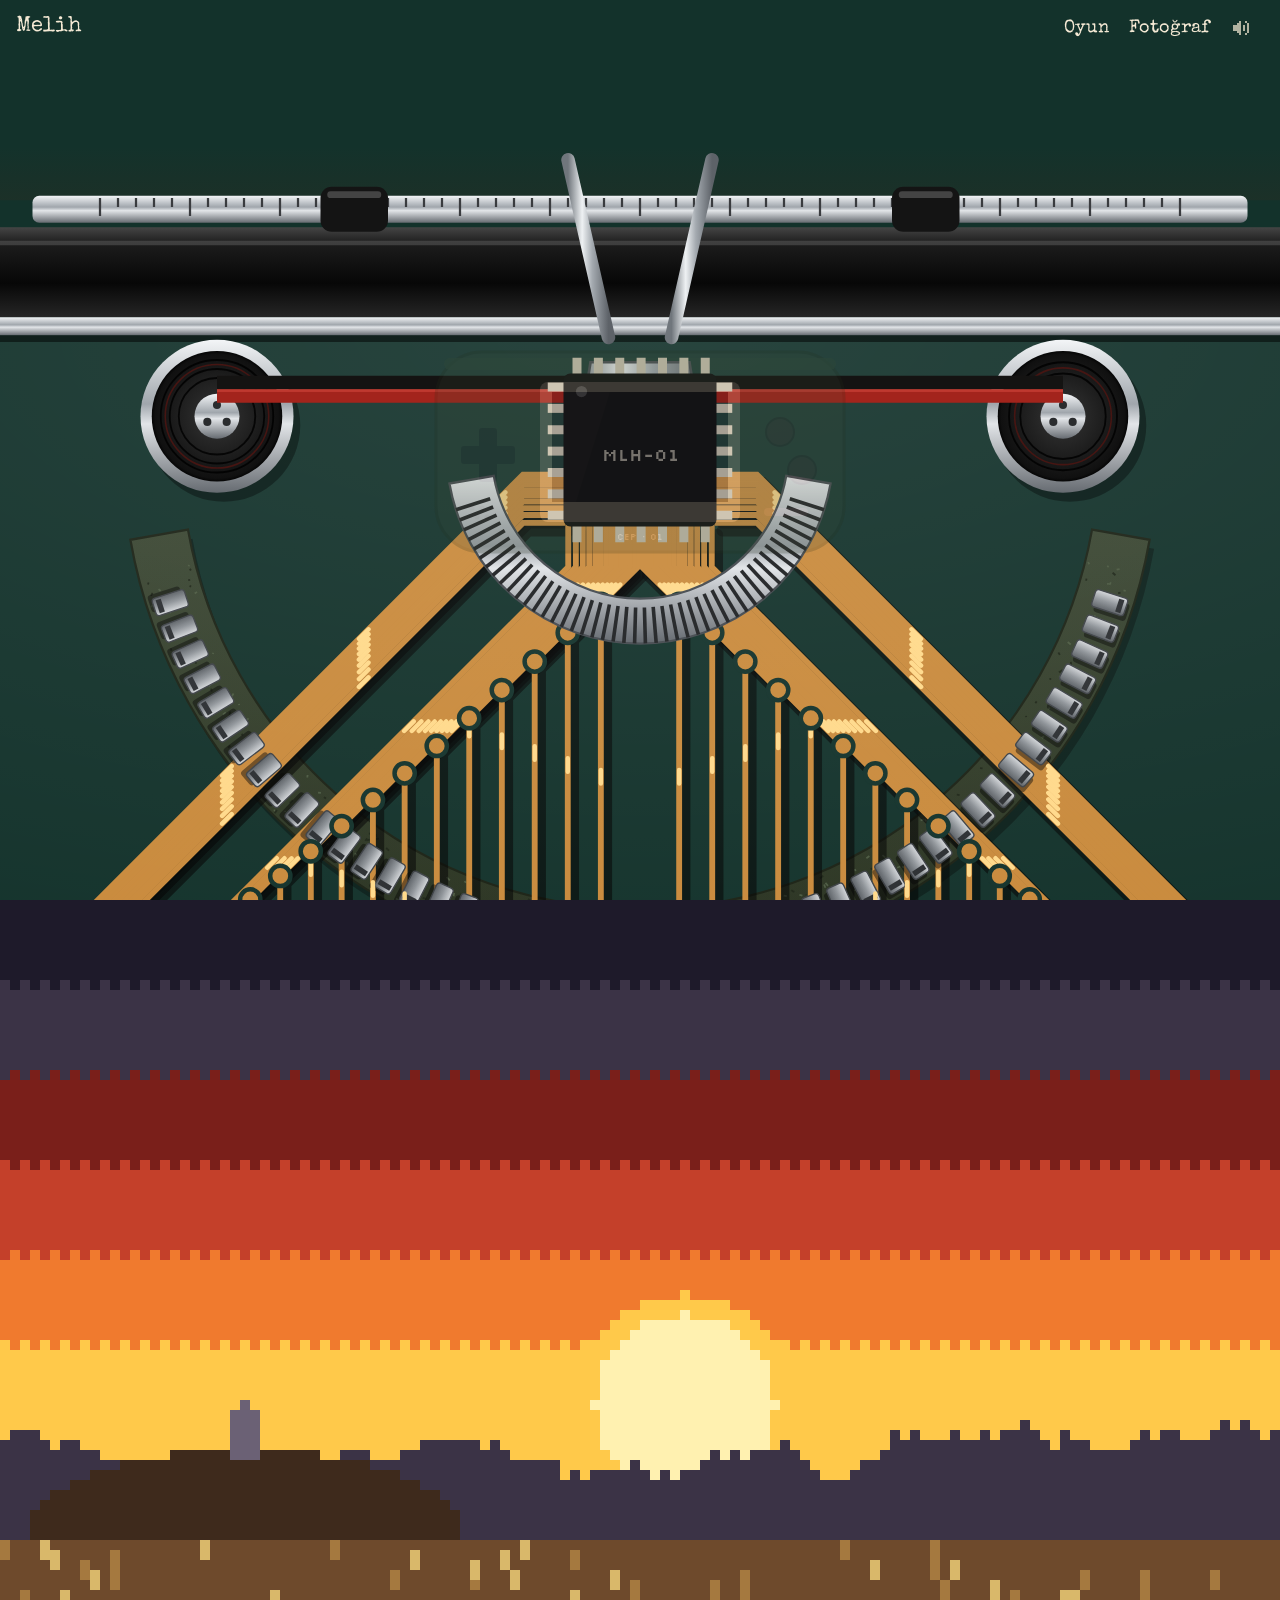
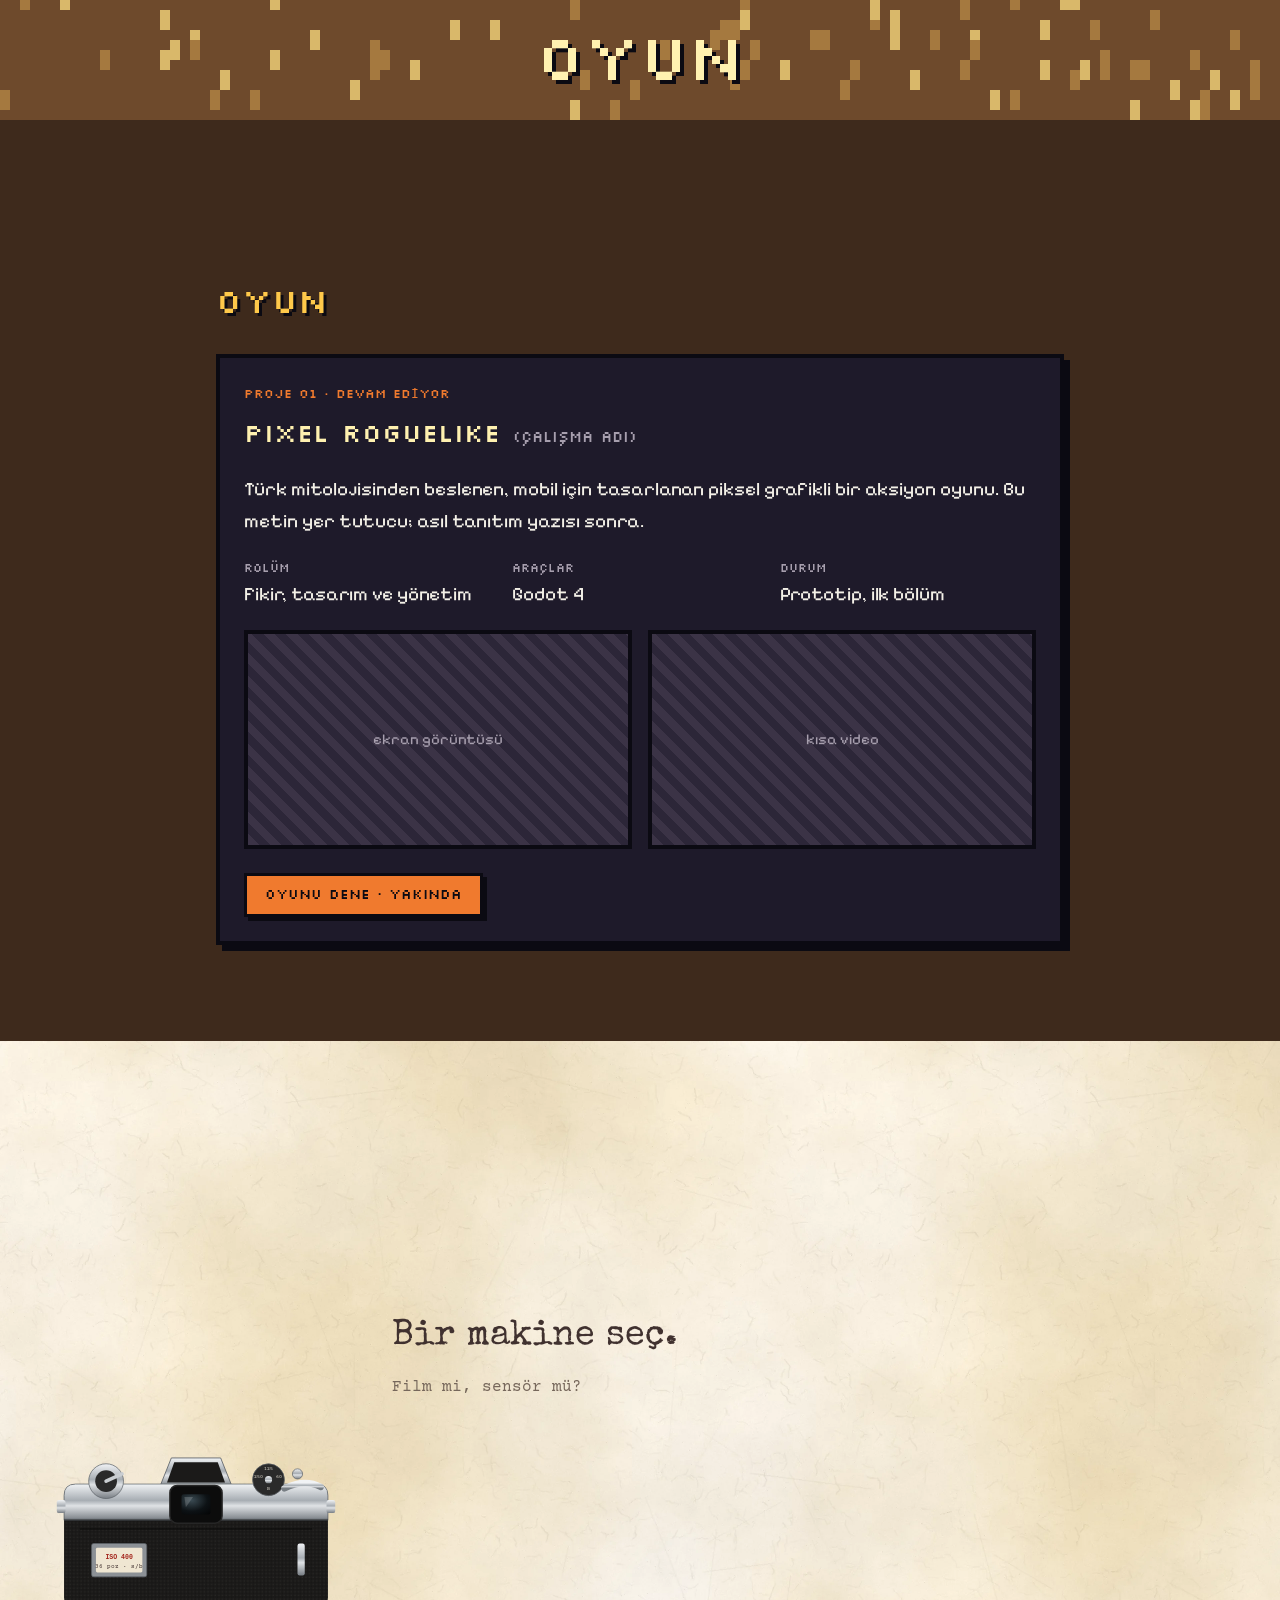
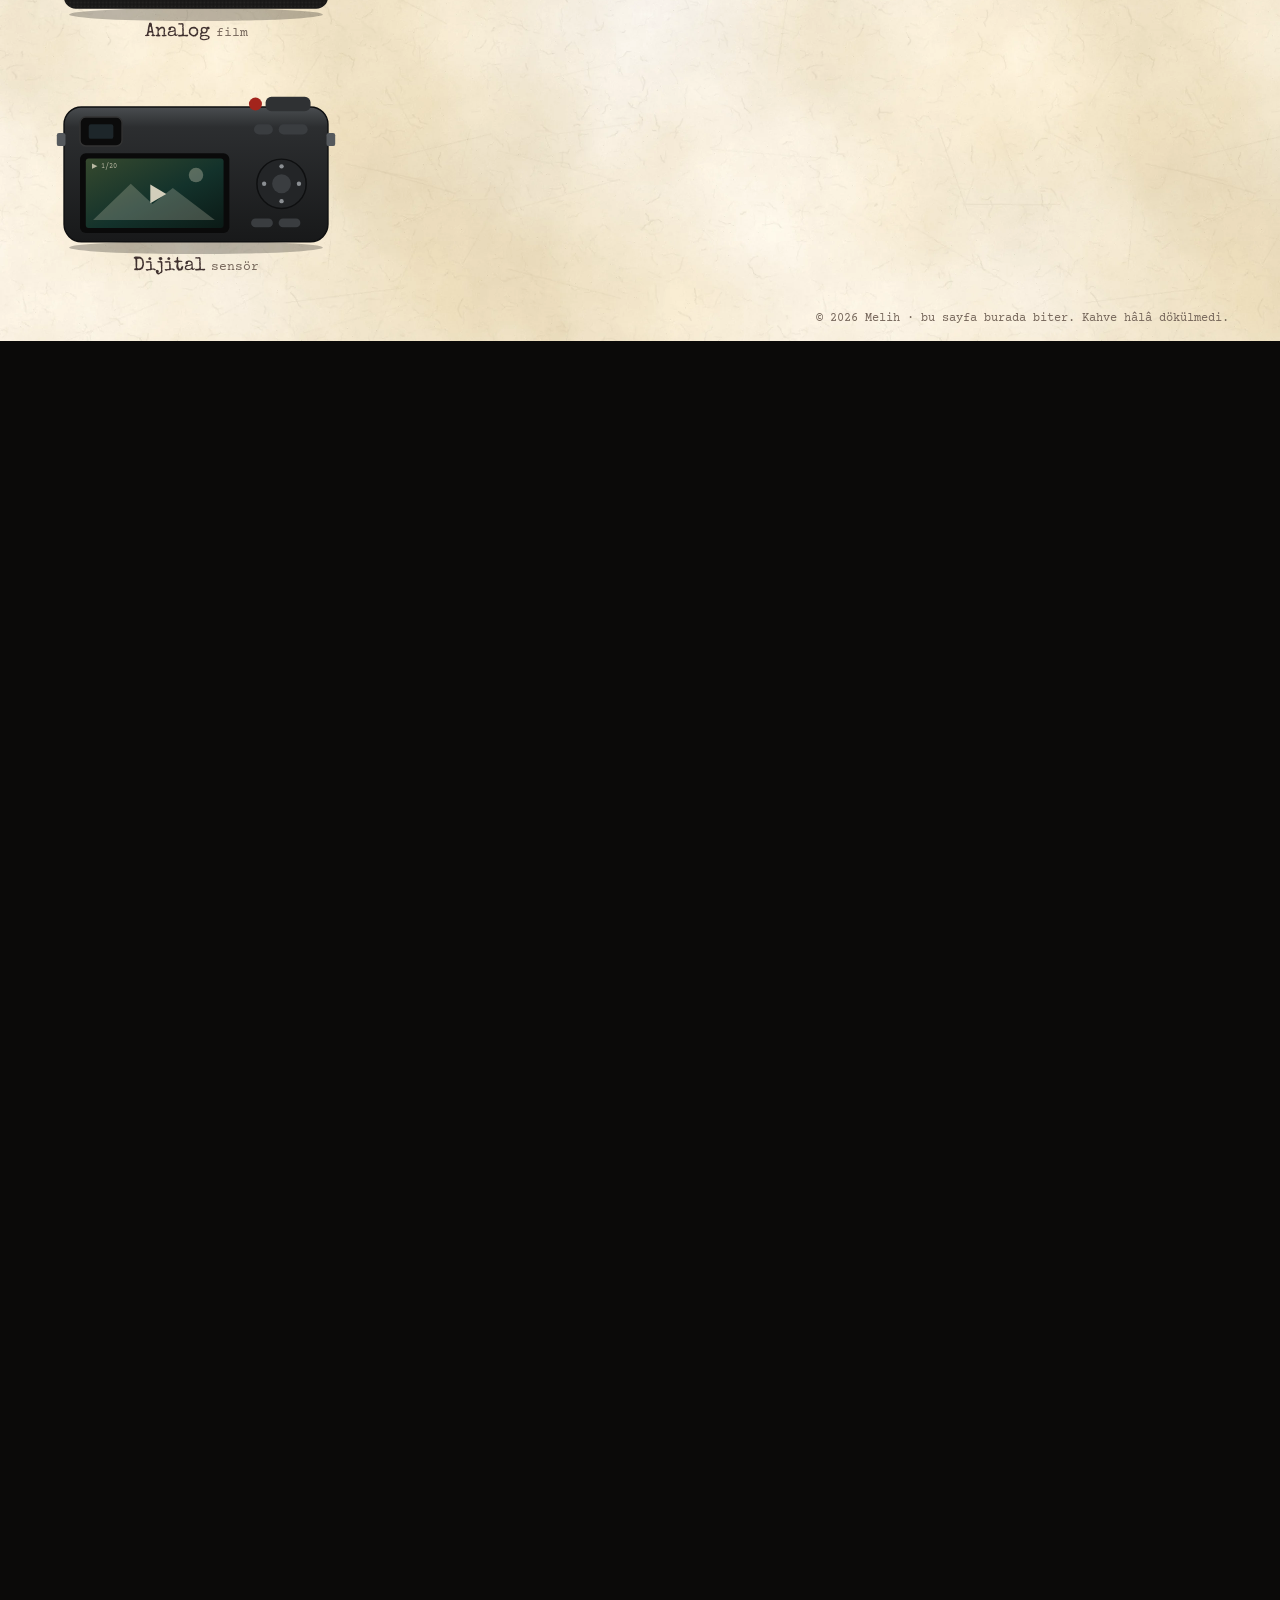
==== commit 4d4cf607: "Konsolda PESTRABOY açılışı, özgün çan sesi ve ses düğmesi Konsol ekranı koyu gece rengiyle açılır, a" ====
--- a/index.html
+++ b/index.html
@@ -8,7 +8,7 @@
 <link rel="preconnect" href="https://fonts.googleapis.com">
 <link rel="preconnect" href="https://fonts.gstatic.com" crossorigin>
 <link href="https://fonts.googleapis.com/css2?family=Courier+Prime:wght@400;700&family=Pixelify+Sans:wght@400;600&family=Silkscreen&family=Special+Elite&display=swap" rel="stylesheet">
-<link rel="stylesheet" href="css/site.css?v=4">
+<link rel="stylesheet" href="css/site.css?v=5">
 </head>
 <body data-dunya="kagit">
 <a class="atla" href="#oyun">İçeriğe geç</a>
@@ -21,6 +21,13 @@
   <div class="baglantilar">
     <a href="#oyun">Oyun</a>
     <a href="#foto">Fotoğraf</a>
+    <button class="ses" type="button" aria-pressed="true" aria-label="Ses" title="Ses: açık">
+      <svg viewBox="0 0 9 9" width="18" height="18" fill="currentColor" shape-rendering="crispEdges" aria-hidden="true">
+        <rect x="0" y="3" width="2" height="3"/><rect x="2" y="2" width="1" height="5"/><rect x="3" y="1" width="1" height="7"/>
+        <g class="ses-dalga"><rect x="5" y="3" width="1" height="3"/><rect x="6" y="1" width="1" height="1"/><rect x="7" y="2" width="1" height="5"/><rect x="6" y="7" width="1" height="1"/></g>
+        <g class="ses-carpi"><rect x="5" y="3" width="1" height="1"/><rect x="7" y="3" width="1" height="1"/><rect x="6" y="4" width="1" height="1"/><rect x="5" y="5" width="1" height="1"/><rect x="7" y="5" width="1" height="1"/></g>
+      </svg>
+    </button>
   </div>
 </nav>
 
@@ -70,6 +77,10 @@
         <linearGradient id="g-kafa" x1="0" y1="0" x2="0" y2="1">
           <stop offset="0" stop-color="#d4d7da"/><stop offset=".5" stop-color="#8f9499"/><stop offset="1" stop-color="#5a5f64"/>
         </linearGradient>
+        <clipPath id="ekran-kirp"><rect x="212" y="392" width="176" height="110"/></clipPath>
+        <mask id="pb-maske" maskUnits="userSpaceOnUse" x="212" y="392" width="176" height="110">
+          <text x="300" y="454" text-anchor="middle" font-family="Silkscreen, monospace" font-size="22" fill="#fff">PESTRABOY</text>
+        </mask>
       </defs>
       <rect id="kart-zemin" x="-3000" y="-3000" width="6600" height="7000" fill="#13322B" opacity="0"/>
       <g id="sahne-g">
@@ -153,8 +164,18 @@
         <rect x="96" y="352" width="408" height="200" rx="46" fill="#3D4A38" stroke="#26301f" stroke-width="3"/>
         <rect x="104" y="358" width="392" height="12" rx="6" fill="#4F5F35" opacity=".6"/>
         <rect x="200" y="382" width="200" height="140" rx="8" fill="#E3D6BC"/>
-        <rect id="ekran" x="212" y="392" width="176" height="110" fill="#b9c98f"/>
-        <text id="ekran-yazi" x="300" y="452" text-anchor="middle" font-family="Silkscreen, monospace" font-size="17" fill="#13322B">▶ BAŞLA</text>
+        <rect id="ekran" x="212" y="392" width="176" height="110" fill="#0f0d15"/>
+        <g id="ekran-ic" clip-path="url(#ekran-kirp)">
+          <rect id="ekran-isik" x="212" y="392" width="176" height="110" fill="#1e1a2a" opacity="0"/>
+          <g id="pb-logo" transform="translate(0 -66)" opacity="0">
+            <text x="300" y="456" text-anchor="middle" font-family="Silkscreen, monospace" font-size="22" fill="#f07a2e">PESTRABOY</text>
+            <text id="pb-yazi" x="300" y="454" text-anchor="middle" font-family="Silkscreen, monospace" font-size="22" fill="#ffc94a">PESTRABOY</text>
+          </g>
+          <g mask="url(#pb-maske)">
+            <path id="pb-parilti" d="M0 432 h16 l-10 28 h-16 Z" fill="#fff1b0" opacity="0" transform="translate(196 0)"/>
+          </g>
+          <path d="M212 392 h58 l-34 110 h-24 Z" fill="#ffffff" opacity=".05"/>
+        </g>
         <text x="300" y="540" text-anchor="middle" font-family="Silkscreen, monospace" font-size="9" fill="#D9CCB2">CEP · 01</text>
         <rect x="139" y="428" width="18" height="54" rx="3" fill="#1f1e1c"/>
         <rect x="121" y="446" width="54" height="18" rx="3" fill="#1f1e1c"/>
@@ -347,7 +368,7 @@
 </section>
 </main>
 
-<script src="js/gecis.js?v=4"></script>
-<script src="js/foto.js?v=4"></script>
+<script src="js/gecis.js?v=5"></script>
+<script src="js/foto.js?v=5"></script>
 </body>
 </html>
--- a/css/site.css
+++ b/css/site.css
@@ -71,6 +71,17 @@
 body:not([data-dunya="kagit"]) .ust .sekme { opacity: 0; transform: translateY(-8px); pointer-events: none; }
 .ust a:hover { text-decoration: underline; text-underline-offset: 4px; }
 body[data-dunya="devre"] .ust a { color: var(--kagit); }
+
+/* ses aç/kapa düğmesi: 9x9 piksel simge */
+.ses {
+  display: inline-grid; place-items: center; width: 44px; height: 44px; padding: 0; border: 0;
+  background: none; cursor: pointer; color: var(--baslik); opacity: .7; transition: opacity .2s, color .4s;
+}
+.ses:hover, .ses:focus-visible { opacity: 1; }
+.ses[aria-pressed="true"] .ses-carpi, .ses[aria-pressed="false"] .ses-dalga { display: none; }
+body[data-dunya="devre"] .ses { color: var(--kagit); }
+body[data-dunya="piksel"] .ses { color: var(--o-kivilcim); }
+body[data-dunya="karanlik"] .ses { color: var(--kagit-golge); }
 body[data-dunya="piksel"] .ust { background: rgba(30, 26, 42, .82); }
 /* Silkscreen yalnız büyük harf çiziyor; Türkçe büyük harfe çevir (lang="tr" ile i → İ) */
 body[data-dunya="piksel"] .ust a, .ust-etiket, .pano h3, .pano dt, #oyun h2, .piksel-dugme, .dunya-baslik { text-transform: uppercase; }
@@ -166,6 +177,7 @@
 
 /* hareket istemeyenler için: geçiş yok, içerik doğrudan */
 html.sade #dunya { display: none; }
+html.sade .ses { display: none; }
 
 /* yazılar sayfası */
 .yazilar { max-width: 760px; margin: 0 auto; padding: 130px 16px 64px; }
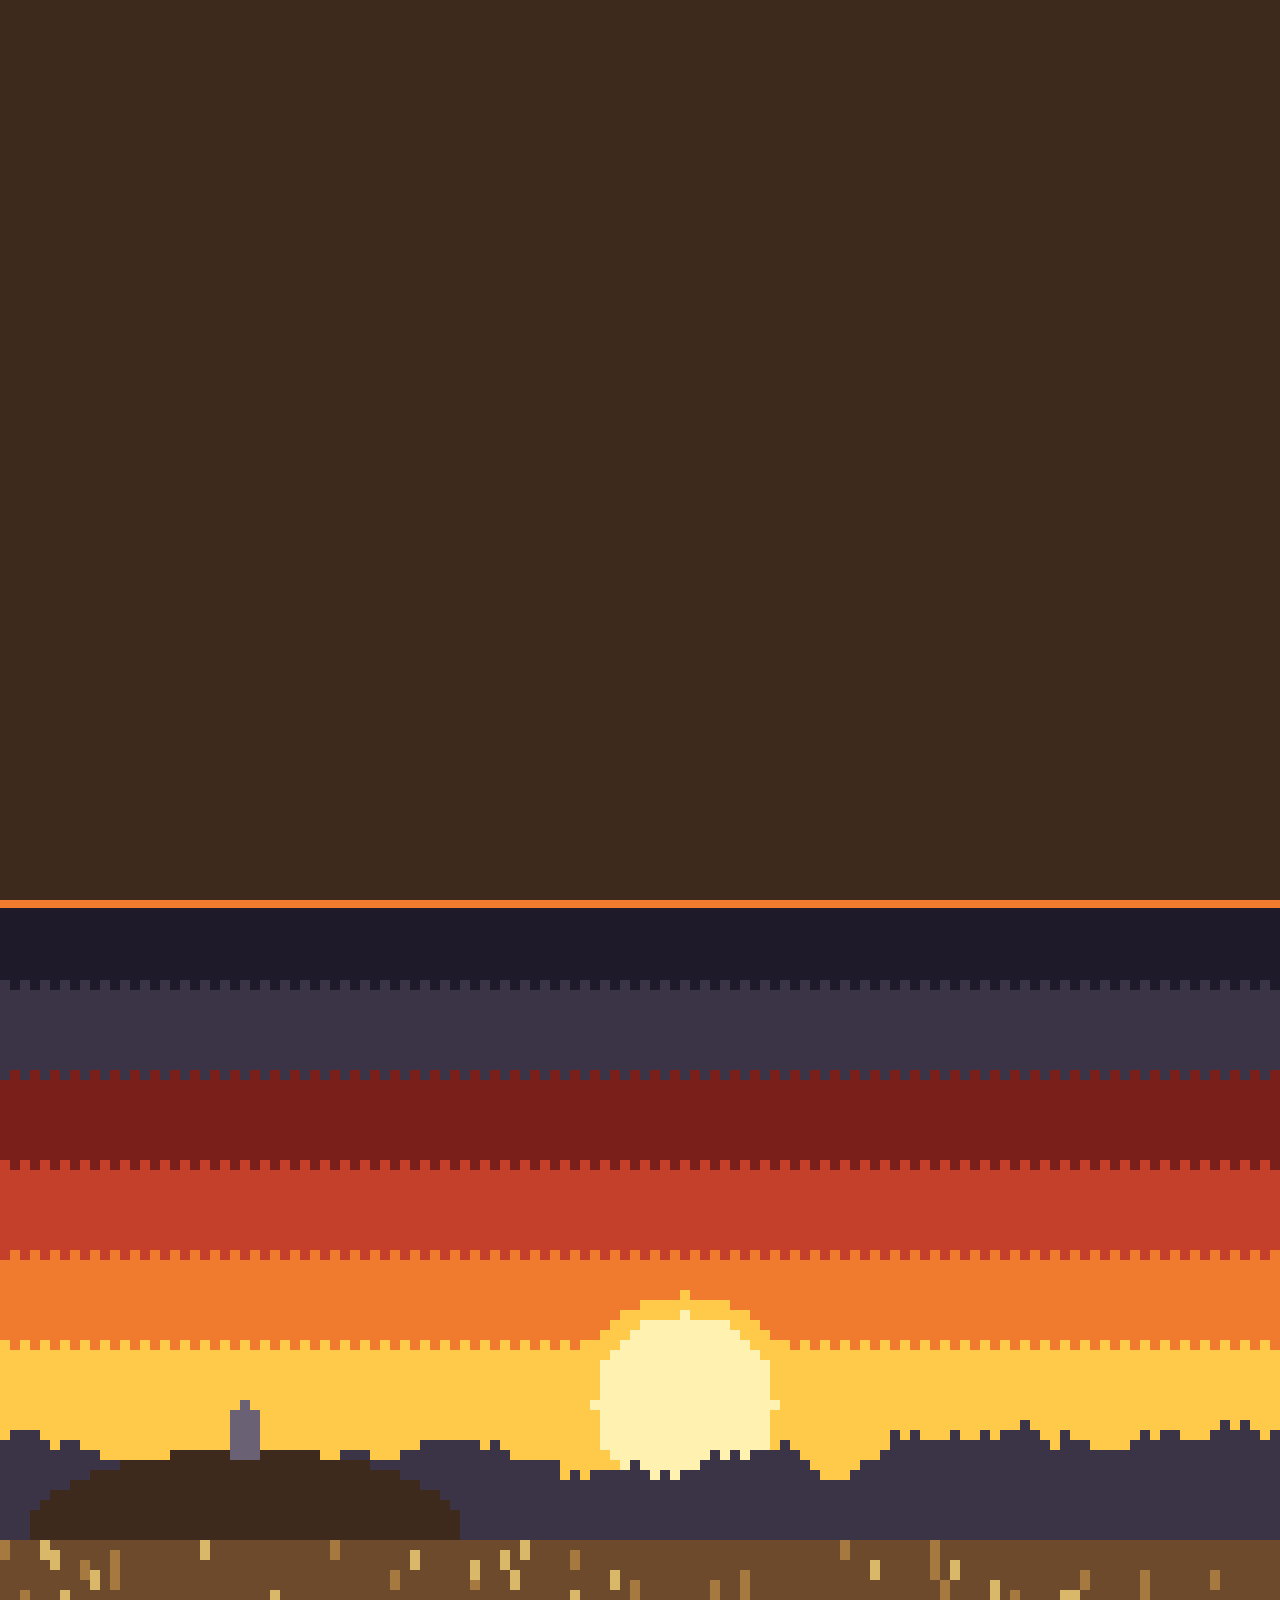
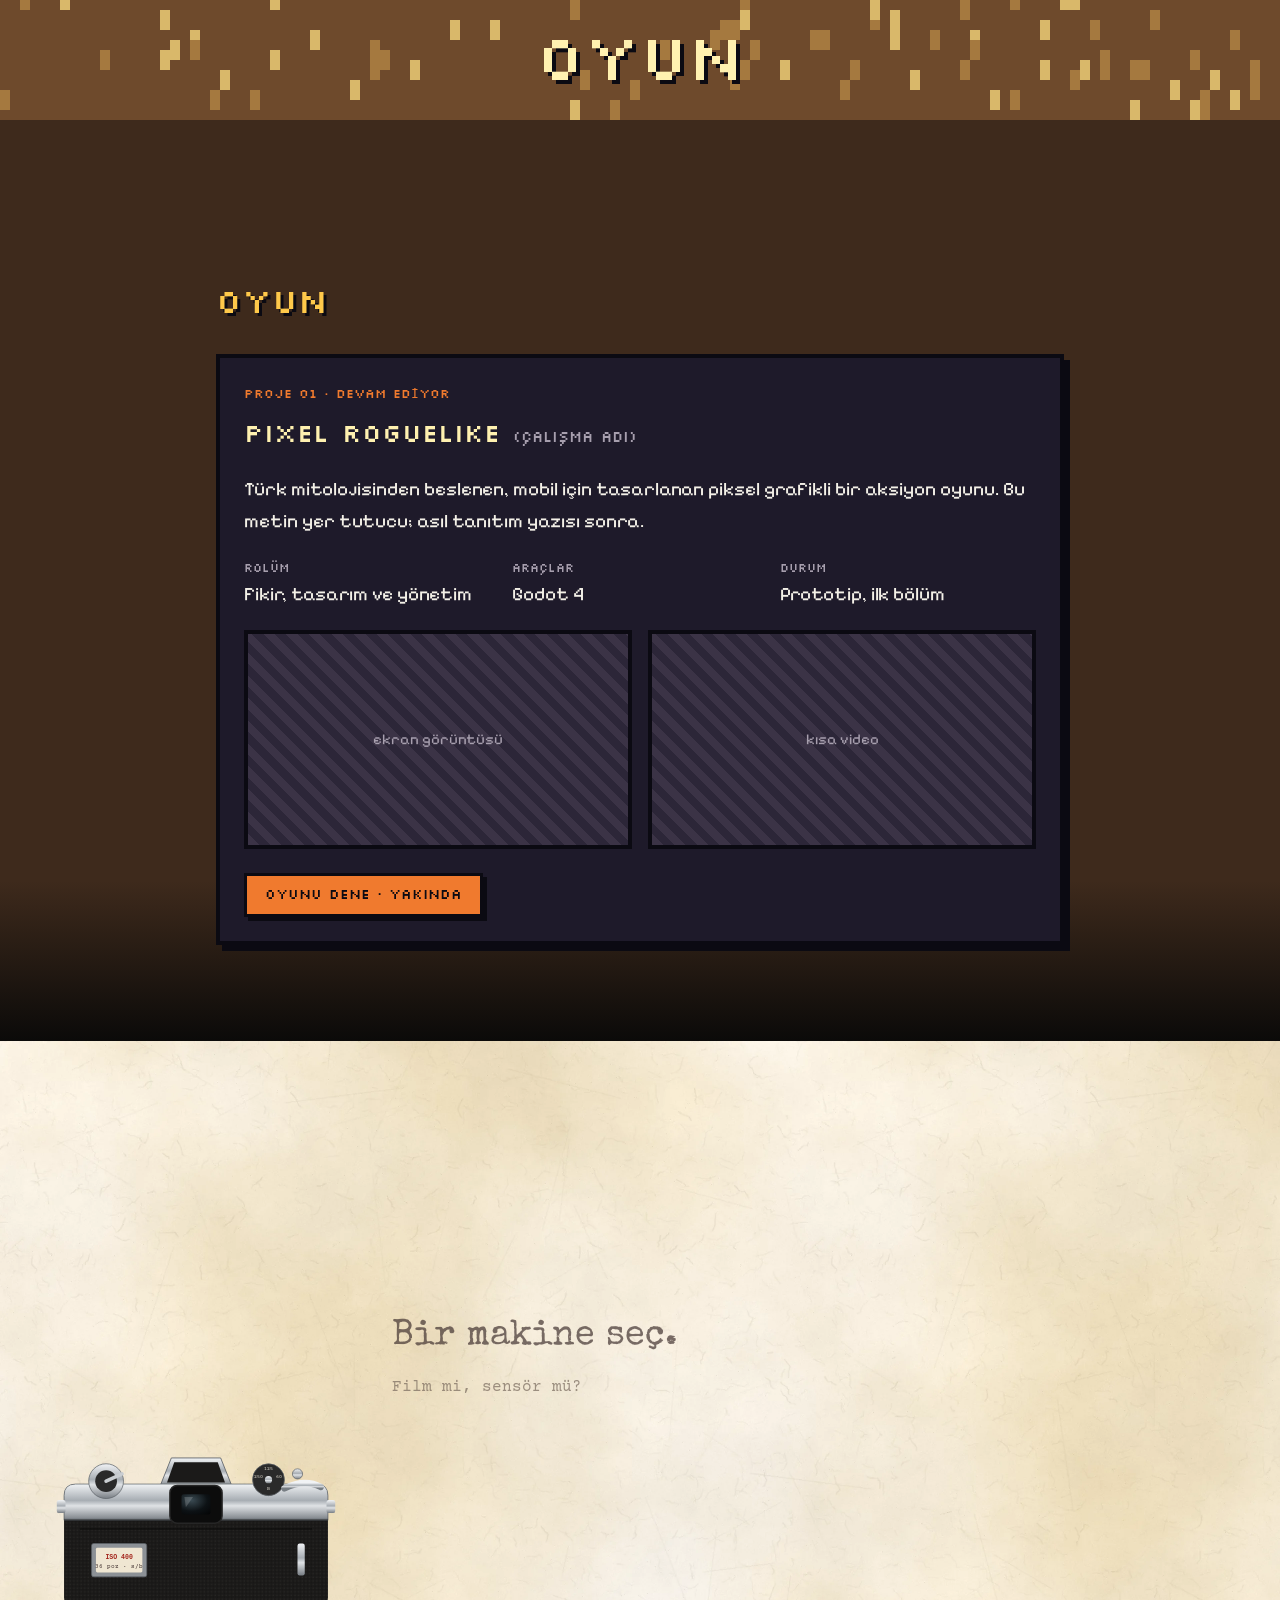
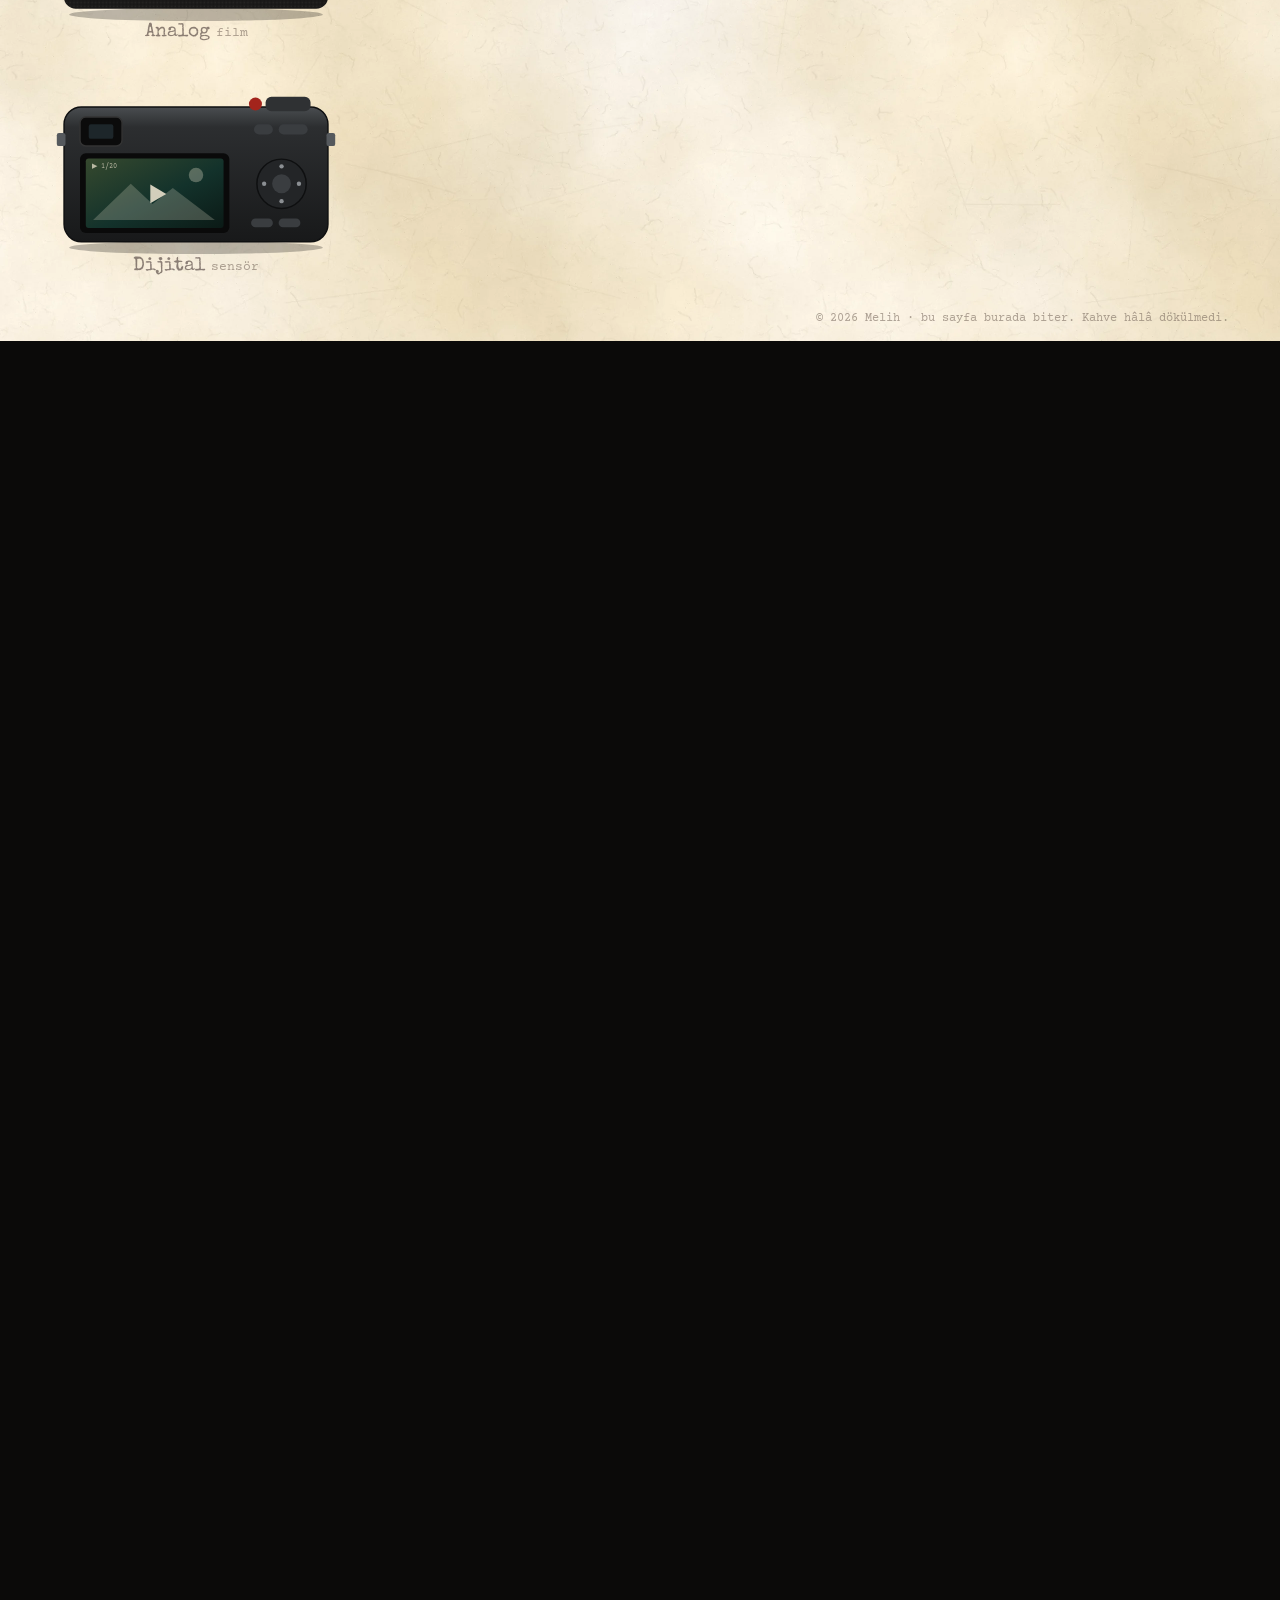
==== commit e5ad67f2: "Fotoğraftan yukarı kaydırınca renk perdesiyle oyuna dönüş Vizör söndükten sonra (ham q >= 0,37) foto" ====
--- a/index.html
+++ b/index.html
@@ -368,6 +368,8 @@
 </section>
 </main>
 
+<div class="donus-perde" aria-hidden="true"></div>
+
 <script src="js/gecis.js?v=5"></script>
 <script src="js/foto.js?v=5"></script>
 </body>
--- a/css/site.css
+++ b/css/site.css
@@ -132,7 +132,8 @@
 
 /* oyun bölümü */
 #oyun {
-  background: var(--o-toprak-koyu); color: var(--o-kemik);
+  /* son 160 px'te toprak rengi fotoğraf bölümünün siyahına iner: vizör sert kenarla gelmez */
+  background: linear-gradient(to bottom, #3e2a1c calc(100% - 160px), #0b0a09 100%); color: var(--o-kemik);
   font-family: 'Pixelify Sans', monospace; font-size: 19px;
   padding: 0 0 96px;
 }
@@ -198,7 +199,7 @@
 
 /* ---------- fotoğraf: vizör → analog makine → makine seçimi ---------- */
 body[data-dunya="karanlik"] .ust a { color: var(--kagit-golge); }
-#foto { position: relative; height: 340vh; background: #0b0a09; }
+#foto { position: relative; height: 330vh; background: #0b0a09; }
 .foto-sahne {
   position: sticky; top: 0; height: 100vh; height: 100svh; overflow: hidden;
   --kagit-o: 0; --son-o: 0; --galeri-o: 0;
@@ -319,3 +320,12 @@
 html.sade #foto { height: auto; }
 html.sade .foto-sahne { position: relative; }
 html.sade .vizor { display: none; }
+
+/* fotoğraftan oyuna dönüş perdesi */
+.donus-perde {
+  position: fixed; inset: 0; z-index: 30; pointer-events: none;
+  background: #3e2a1c; transform: translateY(-100%); visibility: hidden;
+}
+.donus-perde::after { content: ''; position: absolute; left: 0; right: 0; bottom: -8px; height: 8px; background: #f07a2e; }
+html.sade .donus-perde { display: none; }
+html.sade .galeri { overscroll-behavior: auto; }
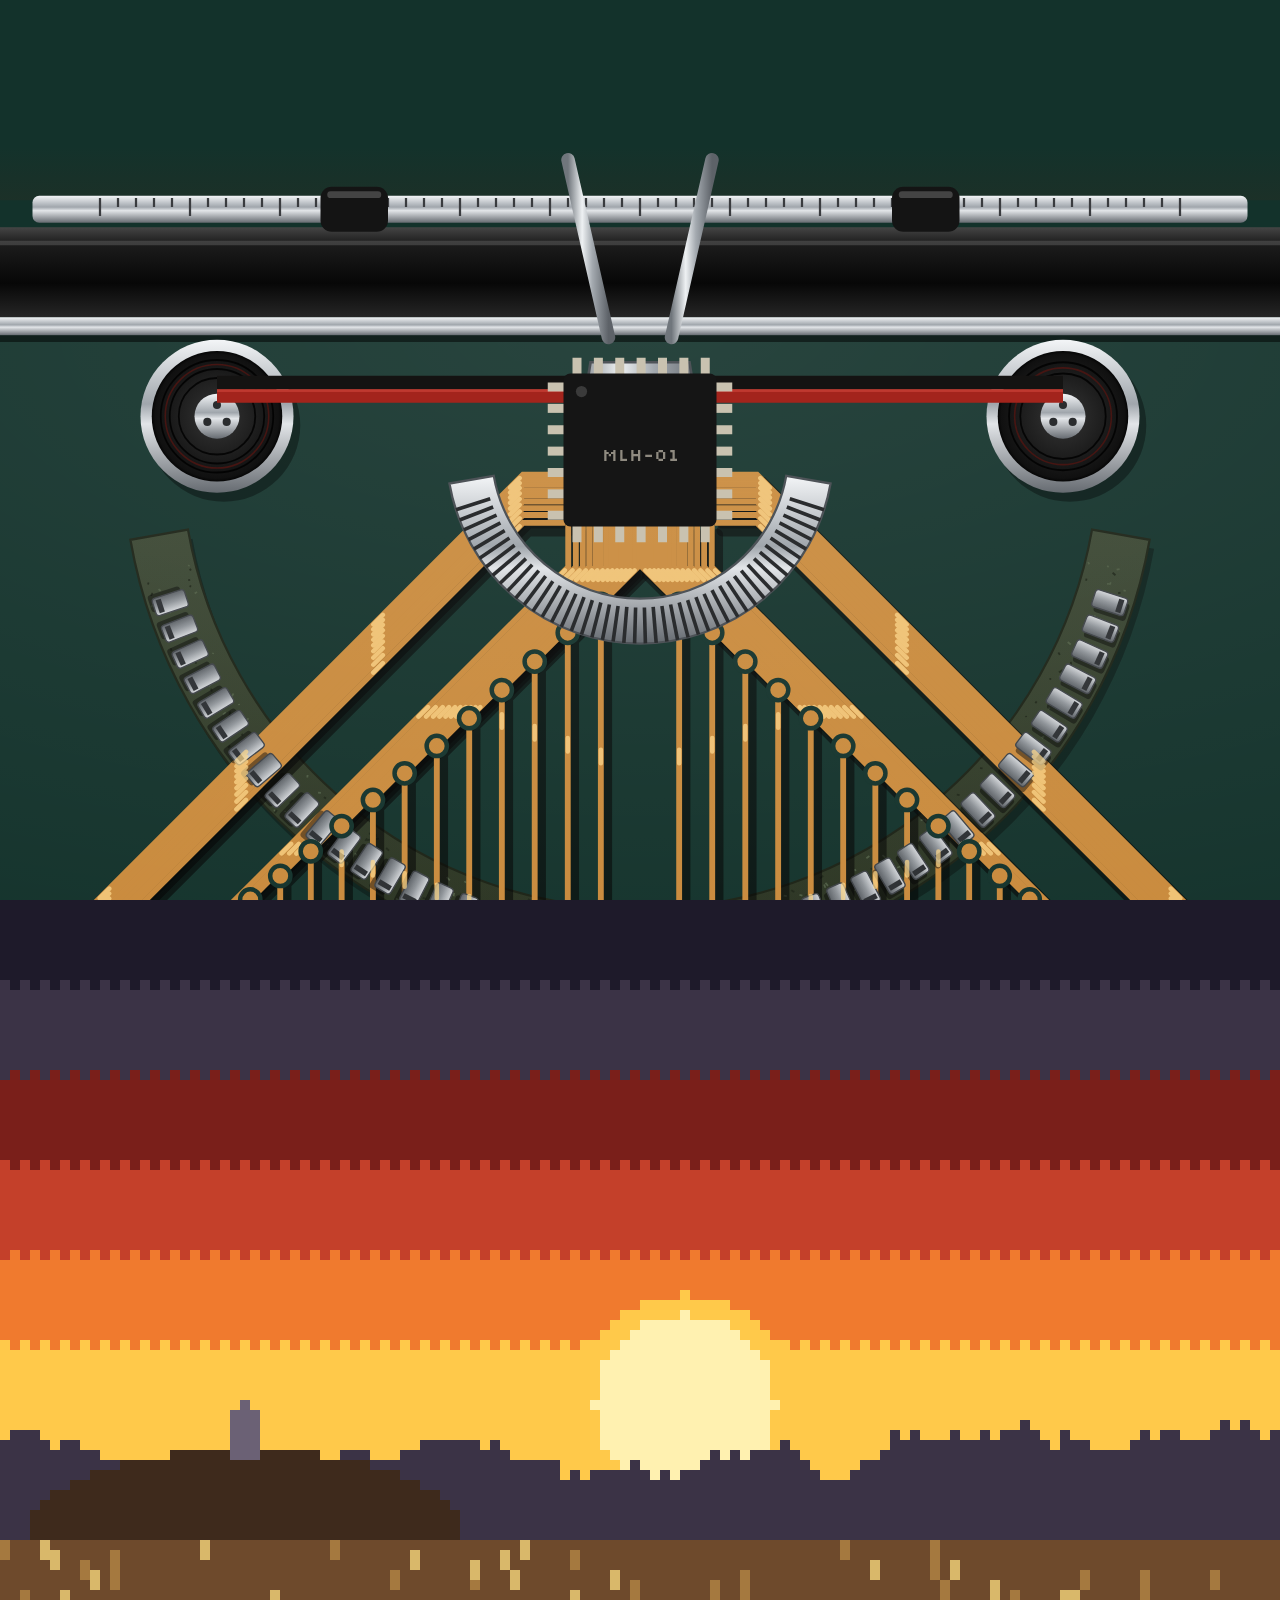
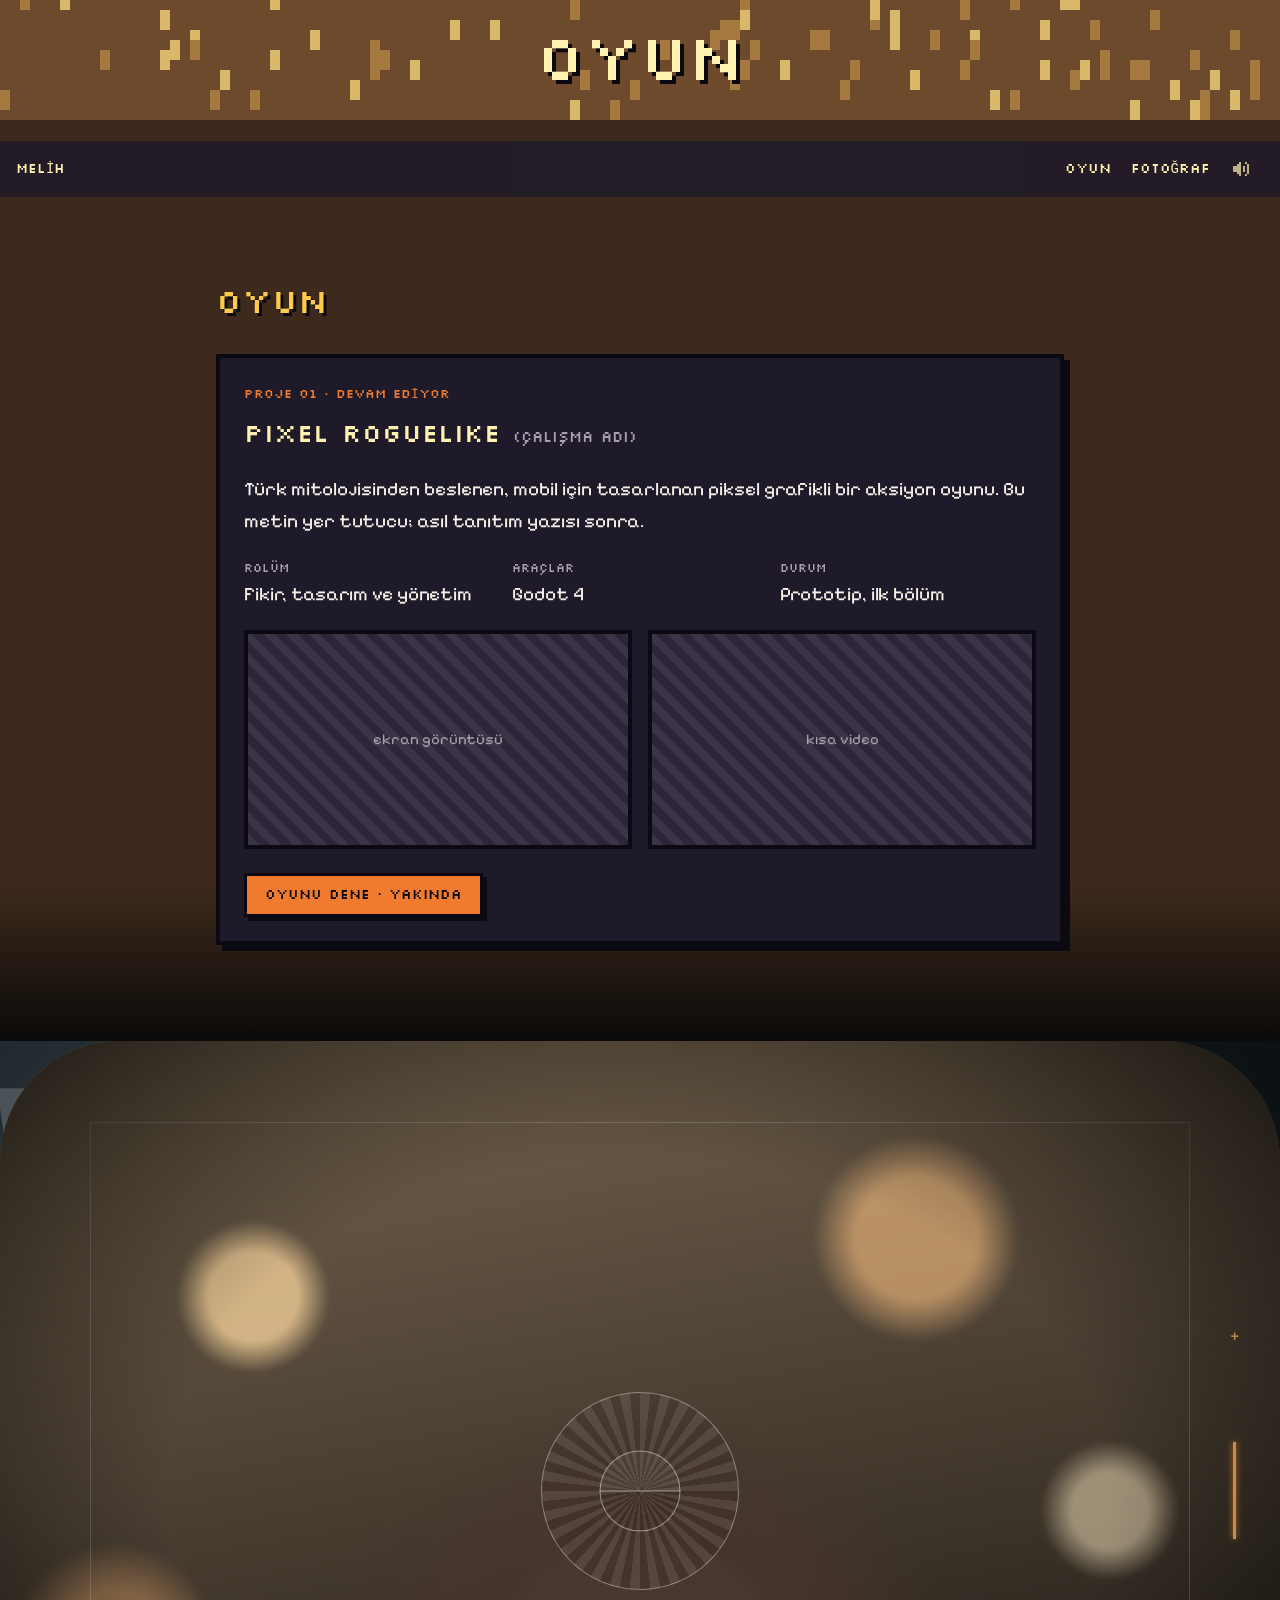
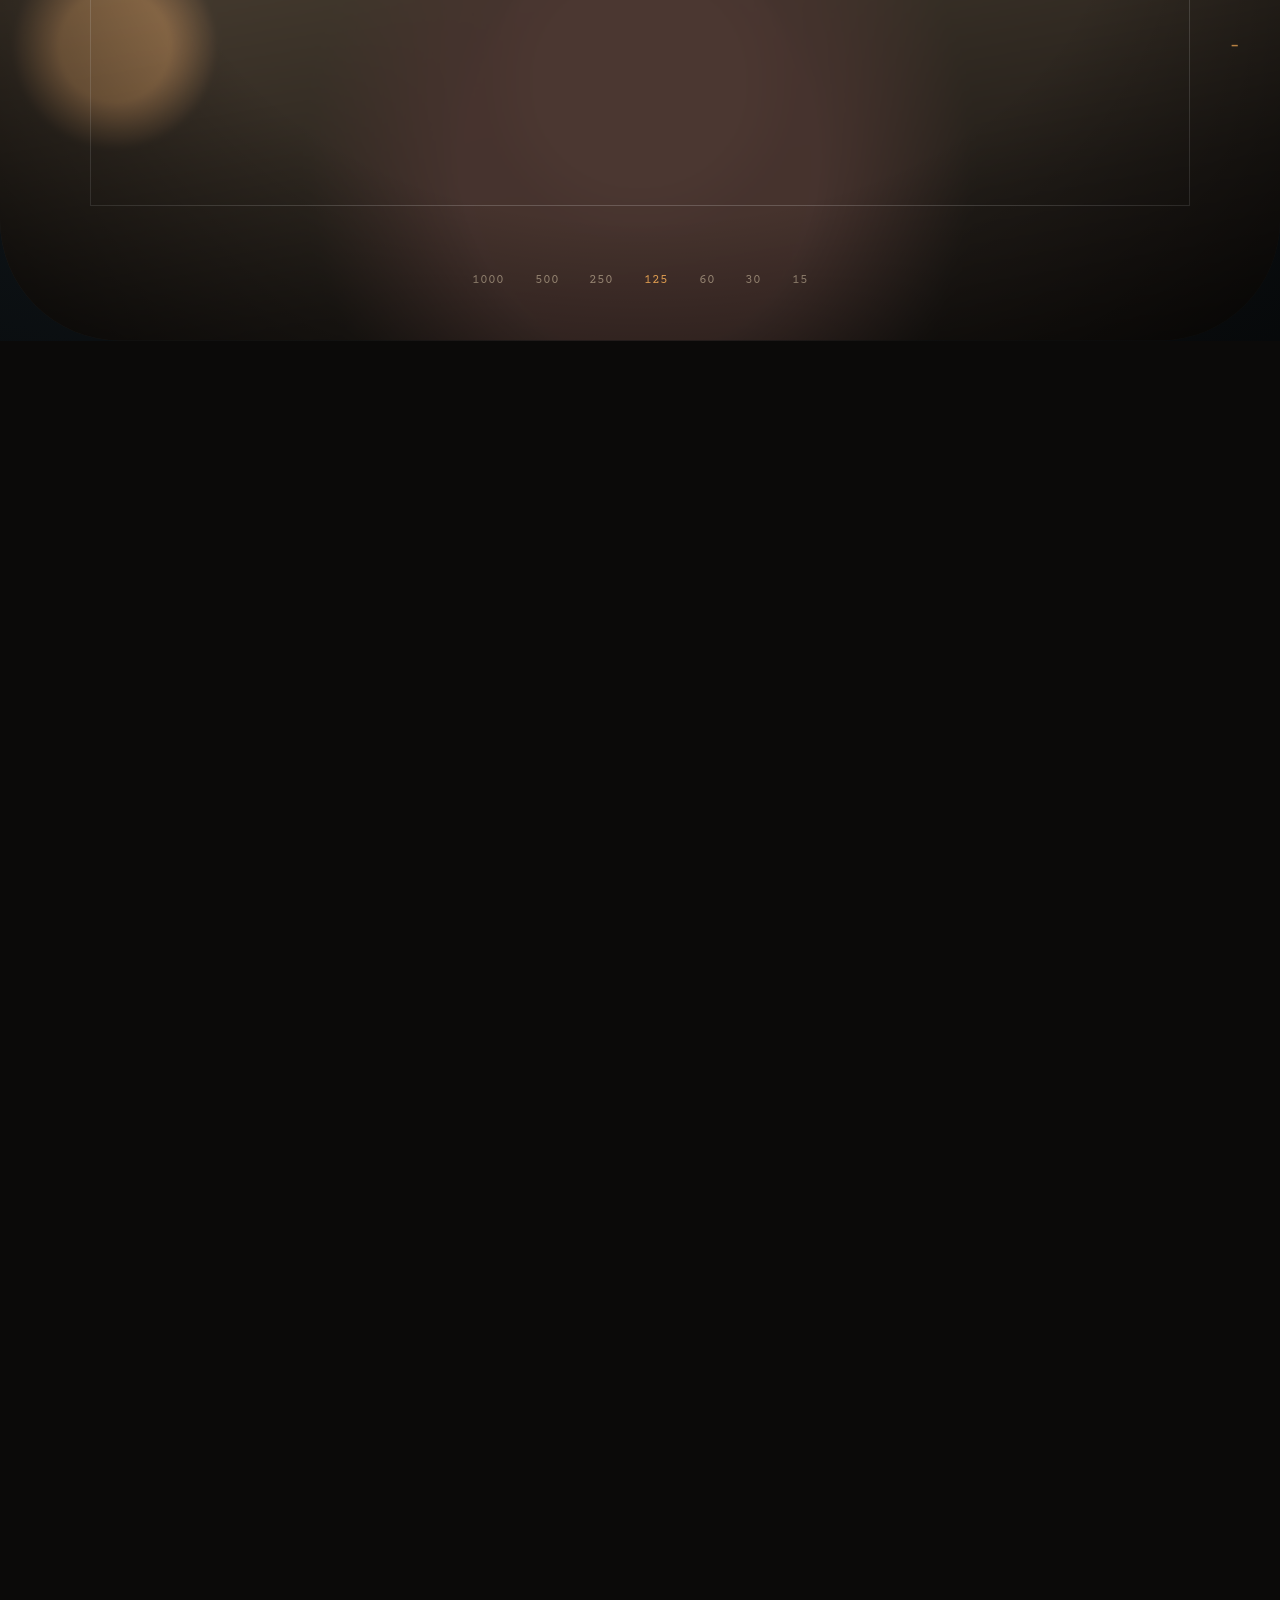
==== commit edb2e741: "Kamera bölümünde yukarı kaydırma payı Vizör geçildikten sonra yukarı kaydırma artık hemen oyuna atmı" ====
--- a/index.html
+++ b/index.html
@@ -8,7 +8,7 @@
 <link rel="preconnect" href="https://fonts.googleapis.com">
 <link rel="preconnect" href="https://fonts.gstatic.com" crossorigin>
 <link href="https://fonts.googleapis.com/css2?family=Courier+Prime:wght@400;700&family=Pixelify+Sans:wght@400;600&family=Silkscreen&family=Special+Elite&display=swap" rel="stylesheet">
-<link rel="stylesheet" href="css/site.css?v=5">
+<link rel="stylesheet" href="css/site.css?v=6">
 </head>
 <body data-dunya="kagit">
 <a class="atla" href="#oyun">İçeriğe geç</a>
@@ -370,7 +370,7 @@
 
 <div class="donus-perde" aria-hidden="true"></div>
 
-<script src="js/gecis.js?v=5"></script>
-<script src="js/foto.js?v=5"></script>
+<script src="js/gecis.js?v=6"></script>
+<script src="js/foto.js?v=6"></script>
 </body>
 </html>
--- a/css/site.css
+++ b/css/site.css
@@ -272,7 +272,7 @@
 
 .galeri {
   position: absolute; z-index: 3; top: 104px; bottom: 6vh; right: 4vw; left: calc(8vw + min(24vw, 290px));
-  overflow: auto; overscroll-behavior: contain; opacity: var(--galeri-o);
+  overflow: auto; overscroll-behavior: auto; opacity: var(--galeri-o);   /* tepede yukarı kaydırma sayfaya geçsin: kamera geri oynar */
 }
 .galeri-ipucu {
   margin: 18vh 0 0; font-family: 'Special Elite', monospace; font-size: clamp(24px, 3.2vw, 36px); color: var(--baslik);
